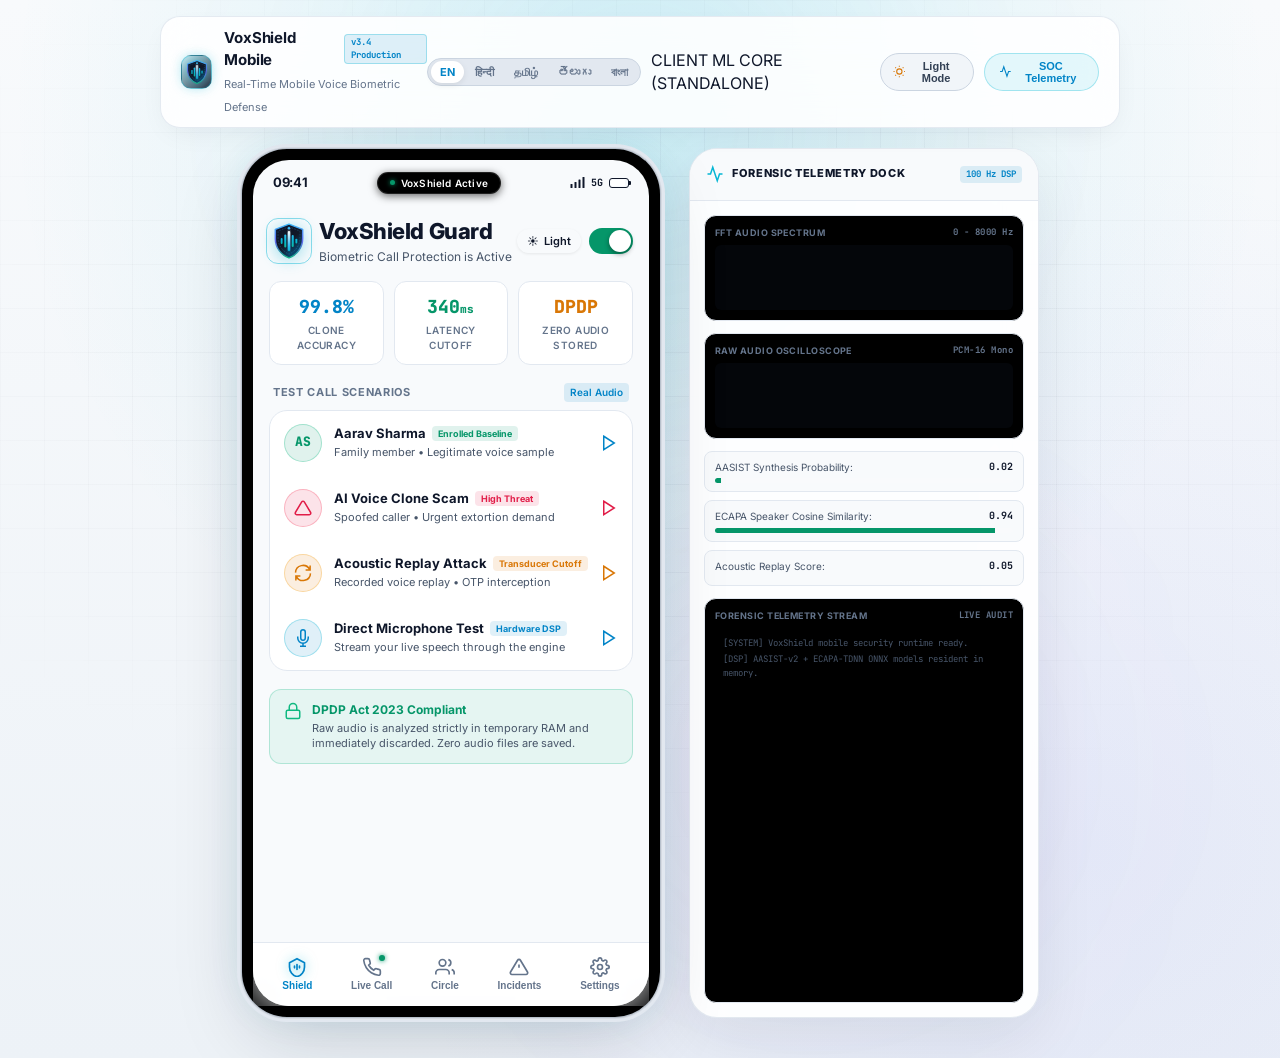
==== frontend/index.html @ 71c8c8e0 "Add attractive biometric shield favicon, animated mobile header logo badge, and cyber audio bottom n" ====
<!DOCTYPE html>
<html lang="en">
<head>
    <meta charset="UTF-8">
    <meta name="viewport" content="width=device-width, initial-scale=1.0, maximum-scale=1.0, user-scalable=no">
    <title>VoxShield — Real-Time Voice Biometric Firewall</title>
    <link rel="preconnect" href="https://fonts.googleapis.com">
    <link rel="preconnect" href="https://fonts.gstatic.com" crossorigin>
    <link href="https://fonts.googleapis.com/css2?family=Inter:wght@300;400;500;600;700;800&family=JetBrains+Mono:wght@400;500;600;700&display=swap" rel="stylesheet">
    <link rel="icon" type="image/svg+xml" href="favicon.svg">
    <link rel="apple-touch-icon" href="favicon.svg">
    <link rel="stylesheet" href="style.css">
</head>
<body class="mobile-app-theme">
    <div class="cyber-grid-overlay"></div>
    <div class="ambient-glow glow-top-cyan"></div>
    <div class="ambient-glow glow-bottom-indigo"></div>
    <div id="vox-app" class="app-viewport">
        <!-- Desktop Companion Bar (Discreet header on widescreen, hides on pure mobile) -->
        <header class="companion-topbar">
            <div class="topbar-brand">
                <div class="app-icon-shield">
                    <img src="favicon.svg" alt="VoxShield Icon" width="26" height="26" style="filter: drop-shadow(0 0 6px rgba(6, 182, 212, 0.5));">
                </div>
                <div class="app-brand-info">
                    <div class="app-title-row">
                        <span class="app-name" data-i18n="app_title">VoxShield Mobile</span>
                        <span class="app-badge">v3.4 Production</span>
                    </div>
                    <span class="app-tagline" data-i18n="app_tagline">Real-Time Mobile Voice Biometric Defense</span>
                </div>
            </div>

            <div class="topbar-controls">
                <!-- Multi-Language Selector Pills -->
                <div class="lang-selector-dock" title="Switch Interface Language">
                    <button class="lang-pill active-lang" data-lang-select="en">EN</button>
                    <button class="lang-pill" data-lang-select="hi">हिन्दी</button>
                    <button class="lang-pill" data-lang-select="ta">தமிழ்</button>
                    <button class="lang-pill" data-lang-select="te">తెలుగు</button>
                    <button class="lang-pill" data-lang-select="bn">বাংলা</button>
                </div>

                <div id="ws-status-badge" class="spec-pill status-connected">
                    <span class="spec-dot dot-green"></span>
                    <span data-i18n="device_protected">Device Protection Active</span>
                </div>

                <!-- Theme Switcher (Light / Dark) -->
                <button id="btn-theme-toggle" class="btn-theme-toggle" title="Toggle Light / Dark Environment">
                    <svg class="icon-sun" width="15" height="15" viewBox="0 0 24 24" fill="none" stroke="currentColor" stroke-width="2"><circle cx="12" cy="12" r="5"></circle><line x1="12" y1="1" x2="12" y2="3"></line><line x1="12" y1="21" x2="12" y2="23"></line><line x1="4.22" y1="4.22" x2="5.64" y2="5.64"></line><line x1="18.36" y1="18.36" x2="19.78" y2="19.78"></line><line x1="1" y1="12" x2="3" y2="12"></line><line x1="21" y1="12" x2="23" y2="12"></line><line x1="4.22" y1="19.78" x2="5.64" y2="18.36"></line><line x1="18.36" y1="5.64" x2="19.78" y2="4.22"></line></svg>
                    <svg class="icon-moon" width="15" height="15" viewBox="0 0 24 24" fill="none" stroke="currentColor" stroke-width="2" style="display:none;"><path d="M21 12.79A9 9 0 1 1 11.21 3 7 7 0 0 0 21 12.79z"></path></svg>
                    <span class="theme-label" id="theme-btn-text">Light Mode</span>
                </button>

                <button id="toggle-soc-view" class="btn-companion-toggle" title="Toggle Live Forensic Spectrum Telemetry">
                    <svg width="15" height="15" viewBox="0 0 24 24" fill="none" stroke="currentColor" stroke-width="2"><polyline points="22 12 18 12 15 21 9 3 6 12 2 12"></polyline></svg>
                    <span data-i18n="soc_telemetry">SOC Telemetry</span>
                </button>
            </div>
        </header>

        <!-- Main Workspace (Houses Mobile Device App + Optional Forensic Drawer) -->
        <main id="app-workspace" class="mobile-layout-container">
            <!-- Sleek Smartphone Application Shell -->
            <div class="mobile-chassis">
                <div class="mobile-screen-wrapper">
                    <!-- Native Smartphone Status Bar -->
                    <div class="native-status-bar">
                        <span id="device-clock" class="status-time">09:41</span>
                        <div class="dynamic-island-pill">
                            <span class="island-mic-dot"></span>
                            <span class="island-text" data-i18n="island_active">VoxShield Shield Active</span>
                        </div>
                        <div class="status-icons">
                            <svg width="15" height="11" viewBox="0 0 15 11" fill="currentColor">
                                <rect x="0.5" y="7" width="2" height="4" rx="0.5"/>
                                <rect x="4.5" y="5" width="2" height="6" rx="0.5"/>
                                <rect x="8.5" y="2.5" width="2" height="8.5" rx="0.5"/>
                                <rect x="12.5" y="0" width="2" height="11" rx="0.5"/>
                            </svg>
                            <span class="network-type">5G</span>
                            <div class="battery-icon">
                                <div class="battery-level"></div>
                            </div>
                        </div>
                    </div>

                    <!-- Scrollable Mobile Content Stage -->
                    <div class="mobile-content-area">
                        <!-- SCREEN 1: DASHBOARD (APP HOME) -->
                        <section id="screen-dashboard" class="mobile-screen active">
                            <!-- Mobile App Header Banner -->
                            <div class="mobile-app-header">
                                <div class="header-user-row">
                                    <div style="display: flex; align-items: center; gap: 10px;">
                                        <div class="mobile-brand-shield-wrap">
                                            <img src="favicon.svg" alt="VoxShield Shield Icon" width="38" height="38" class="mobile-brand-shield-img">
                                            <div class="shield-pulse-ring"></div>
                                        </div>
                                        <div>
                                            <h1 class="mobile-header-title" data-i18n="header_title">VoxShield Guard</h1>
                                            <p class="mobile-header-sub" data-i18n="header_sub">Biometric Call Protection is Active</p>
                                        </div>
                                    </div>
                                    <div style="display: flex; align-items: center; gap: 8px;">
                                        <button id="btn-theme-toggle-mobile" class="mobile-theme-pill-btn" title="Toggle Light/Dark Theme" style="background: var(--card-bg); border: 1px solid var(--border-color); color: var(--text-main); border-radius: 20px; padding: 5px 10px; font-size: 11px; display: flex; align-items: center; gap: 5px; cursor: pointer; box-shadow: 0 1px 3px rgba(0,0,0,0.08); font-family: inherit;">
                                            <span class="icon-sun">☀️</span>
                                            <span class="icon-moon" style="display: none;">🌙</span>
                                            <span id="mobile-theme-text" style="font-weight: 600;">Light</span>
                                        </button>
                                        <div class="protection-switch-ui">
                                            <div class="ios-switch active">
                                                <div class="switch-thumb"></div>
                                            </div>
                                        </div>
                                    </div>
                                </div>
                            </div>

                            <!-- Mobile Quick Stats Row -->
                            <div class="mobile-stats-row">
                                <div class="mobile-stat-tile">
                                    <span class="stat-number text-cyan">99.8%</span>
                                    <span class="stat-caption" data-i18n="stat_clone_acc">Clone Accuracy</span>
                                </div>
                                <div class="mobile-stat-tile">
                                    <span class="stat-number text-emerald">340<small>ms</small></span>
                                    <span class="stat-caption" data-i18n="stat_latency">Latency Cutoff</span>
                                </div>
                                <div class="mobile-stat-tile">
                                    <span class="stat-number text-amber">DPDP</span>
                                    <span class="stat-caption" data-i18n="stat_dpdp">Zero Audio Stored</span>
                                </div>
                            </div>

                            <!-- Call Simulation Launcher List -->
                            <div class="mobile-group-box">
                                <div class="group-box-header">
                                    <span class="group-title" data-i18n="test_scenarios_title">TEST CALL SCENARIOS</span>
                                    <span class="group-badge" data-i18n="real_audio_badge">Real Audio</span>
                                </div>

                                <div class="mobile-list-group">
                                    <!-- Scenario 1: Authentic -->
                                    <div id="call-authentic" class="mobile-list-item interactive-item">
                                        <div class="item-avatar avatar-emerald">AS</div>
                                        <div class="item-info">
                                            <div class="item-title-row">
                                                <span class="item-name" data-i18n="sc_authentic_name">Aarav Sharma</span>
                                                <span class="item-pill pill-verified" data-i18n="sc_authentic_tag">Enrolled Baseline</span>
                                            </div>
                                            <span class="item-sub" data-i18n="sc_authentic_sub">Family member • Legitimate voice sample</span>
                                        </div>
                                        <div class="item-action-icon text-cyan">
                                            <svg width="18" height="18" viewBox="0 0 24 24" fill="none" stroke="currentColor" stroke-width="2"><polygon points="5 3 19 12 5 21 5 3"></polygon></svg>
                                        </div>
                                    </div>

                                    <!-- Scenario 2: Deepfake Scam -->
                                    <div id="call-deepfake" class="mobile-list-item interactive-item">
                                        <div class="item-avatar avatar-rose">
                                            <svg width="18" height="18" viewBox="0 0 24 24" fill="none" stroke="currentColor" stroke-width="2"><path d="M10.29 3.86L1.82 18a2 2 0 0 0 1.71 3h16.94a2 2 0 0 0 1.71-3L13.71 3.86a2 2 0 0 0-3.42 0z"></path></svg>
                                        </div>
                                        <div class="item-info">
                                            <div class="item-title-row">
                                                <span class="item-name" data-i18n="sc_deepfake_name">AI Voice Clone Scam</span>
                                                <span class="item-pill pill-danger" data-i18n="sc_deepfake_tag">High Threat</span>
                                            </div>
                                            <span class="item-sub" data-i18n="sc_deepfake_sub">Spoofed caller • Urgent extortion demand</span>
                                        </div>
                                        <div class="item-action-icon text-rose">
                                            <svg width="18" height="18" viewBox="0 0 24 24" fill="none" stroke="currentColor" stroke-width="2"><polygon points="5 3 19 12 5 21 5 3"></polygon></svg>
                                        </div>
                                    </div>

                                    <!-- Scenario 3: Replay Attack -->
                                    <div id="call-replay" class="mobile-list-item interactive-item">
                                        <div class="item-avatar avatar-amber">
                                            <svg width="18" height="18" viewBox="0 0 24 24" fill="none" stroke="currentColor" stroke-width="2"><path d="M21.5 2v6h-6M2.5 22v-6h6M2 11.5a10 10 0 0 1 18.8-4.3M22 12.5a10 10 0 0 1-18.8 4.2"/></svg>
                                        </div>
                                        <div class="item-info">
                                            <div class="item-title-row">
                                                <span class="item-name" data-i18n="sc_replay_name">Acoustic Replay Attack</span>
                                                <span class="item-pill pill-warning" data-i18n="sc_replay_tag">Transducer Cutoff</span>
                                            </div>
                                            <span class="item-sub" data-i18n="sc_replay_sub">Recorded voice replay • OTP interception</span>
                                        </div>
                                        <div class="item-action-icon text-amber">
                                            <svg width="18" height="18" viewBox="0 0 24 24" fill="none" stroke="currentColor" stroke-width="2"><polygon points="5 3 19 12 5 21 5 3"></polygon></svg>
                                        </div>
                                    </div>

                                    <!-- Scenario 4: Live Mic -->
                                    <div id="call-mic" class="mobile-list-item interactive-item">
                                        <div class="item-avatar avatar-cyan">
                                            <svg width="18" height="18" viewBox="0 0 24 24" fill="none" stroke="currentColor" stroke-width="2"><path d="M12 1a3 3 0 0 0-3 3v8a3 3 0 0 0 6 0V4a3 3 0 0 0-3-3z"></path><path d="M19 10v2a7 7 0 0 1-14 0v-2"></path><line x1="12" y1="19" x2="12" y2="23"></line><line x1="8" y1="23" x2="16" y2="23"></line></svg>
                                        </div>
                                        <div class="item-info">
                                            <div class="item-title-row">
                                                <span class="item-name" data-i18n="sc_mic_name">Direct Microphone Test</span>
                                                <span class="item-pill pill-cyan" data-i18n="sc_mic_tag">Hardware DSP</span>
                                            </div>
                                            <span class="item-sub" data-i18n="sc_mic_sub">Stream your live speech through the engine</span>
                                        </div>
                                        <div class="item-action-icon text-cyan">
                                            <svg width="18" height="18" viewBox="0 0 24 24" fill="none" stroke="currentColor" stroke-width="2"><polygon points="5 3 19 12 5 21 5 3"></polygon></svg>
                                        </div>
                                    </div>
                                </div>
                            </div>

                            <!-- Mobile Compliance Card -->
                            <div class="mobile-privacy-card">
                                <div class="privacy-card-icon">
                                    <svg width="18" height="18" viewBox="0 0 24 24" fill="none" stroke="#10b981" stroke-width="2"><rect x="3" y="11" width="18" height="11" rx="2" ry="2"></rect><path d="M7 11V7a5 5 0 0 1 10 0v4"></path></svg>
                                </div>
                                <div class="privacy-card-text">
                                    <strong data-i18n="dpdp_title">DPDP Act 2023 Compliant</strong>
                                    <span data-i18n="dpdp_desc">Raw audio is analyzed strictly in temporary RAM and immediately discarded. Zero audio files are saved.</span>
                                </div>
                            </div>
                        </section>

                        <!-- SCREEN 2: LIVE IN-CALL INTERCEPTION -->
                        <section id="screen-live-call" class="mobile-screen">
                            <div class="mobile-in-call-screen">
                                <!-- Secure Connection Capsule -->
                                <div class="call-top-security-capsule">
                                    <div class="security-lock-icon">
                                        <svg width="12" height="12" viewBox="0 0 24 24" fill="none" stroke="currentColor" stroke-width="2.5"><rect x="3" y="11" width="18" height="11" rx="2" ry="2"></rect><path d="M7 11V7a5 5 0 0 1 10 0v4"></path></svg>
                                    </div>
                                    <span data-i18n="srtp_encrypted">SRTP ENCRYPTED CALL • VOXSHIELD ACTIVE</span>
                                </div>

                                <!-- Caller Identity Cluster -->
                                <div class="mobile-caller-card">
                                    <div class="avatar-ring-container">
                                        <div id="caller-avatar-circle" class="mobile-caller-avatar">AS</div>
                                        <div class="avatar-radar-pulse"></div>
                                    </div>
                                    <h2 id="caller-display-name" class="mobile-caller-name">Aarav Sharma</h2>
                                    <span id="caller-display-phone" class="mobile-caller-phone">+91 98765 43210</span>
                                    <span id="call-timer" class="mobile-call-duration">00:00</span>
                                </div>

                                <!-- Out-of-band Push Notification Banner (Hidden by default) -->
                                <div id="trusted-channel-push-banner" class="mobile-push-banner hidden">
                                    <div class="push-top-row">
                                        <div class="push-tag-cluster">
                                            <span class="push-pulsing-dot"></span>
                                            <strong>FIDO2 Cross-Verification Dispatched</strong>
                                        </div>
                                    </div>
                                    <div class="push-body-text">
                                        Secondary verification challenge sent to <span id="push-contact-name" class="text-amber">Contact</span>.
                                        <div id="push-alert-details" class="push-subtext">Awaiting cryptographic device confirmation...</div>
                                    </div>
                                    <div class="push-buttons-row">
                                        <button id="btn-push-approve" class="btn-push-action btn-push-pass">Simulate "Approved" (Real)</button>
                                        <button id="btn-push-reject" class="btn-push-action btn-push-fail">Simulate "Denied" (Scam)</button>
                                    </div>
                                </div>

                                <!-- Live Voice Oscilloscope Waveform Display -->
                                <div class="mobile-oscilloscope-card">
                                    <div class="canvas-header-row">
                                        <div class="volume-stream-wrap">
                                            <span class="mono-label">PCM STREAM</span>
                                            <div class="audio-vu-meter">
                                                <input type="range" id="voice-volume" class="mobile-vol-slider" min="0" max="1" step="0.05" value="0.85" title="Call Volume">
                                            </div>
                                        </div>
                                        <span class="canvas-spec">16.0 kHz &bull; PCM-16</span>
                                    </div>
                                    <div class="canvas-wrap">
                                        <canvas id="oscilloscope-canvas" width="380" height="75"></canvas>
                                    </div>
                                </div>

                                <!-- Five Live Defense Vectors Inset Deck -->
                                <div class="mobile-defense-grid">
                                    <div class="defense-card">
                                        <span class="defense-label" data-i18n="call_status">CALL STATUS</span>
                                        <div id="indicator-call-status" class="indicator-val status-gray">IDLE / READY</div>
                                    </div>
                                    <div class="defense-card">
                                        <span class="defense-label" data-i18n="synthesis">SYNTHESIS (AASIST)</span>
                                        <div id="indicator-authenticity" class="indicator-val status-gray">NOMINAL</div>
                                    </div>
                                    <div class="defense-card">
                                        <span class="defense-label" data-i18n="speaker">SPEAKER (ECAPA)</span>
                                        <div id="indicator-speaker" class="indicator-val status-gray">UNVERIFIED</div>
                                    </div>
                                    <div class="defense-card">
                                        <span class="defense-label" data-i18n="replay">REPLAY DETECT</span>
                                        <div id="indicator-replay" class="indicator-val status-gray">NOMINAL</div>
                                    </div>
                                    <div class="defense-card full-span">
                                        <span class="defense-label" data-i18n="semantic_vector">SEMANTIC COERCION VECTOR</span>
                                        <div id="indicator-context" class="indicator-val status-gray">NEUTRAL</div>
                                    </div>
                                </div>

                                <!-- Real-Time Verifiable Decision Banner -->
                                <div id="indicator-decision-banner" class="mobile-decision-banner banner-neutral">
                                    <div class="decision-icon-wrap">
                                        <svg width="20" height="20" viewBox="0 0 24 24" fill="none" stroke="currentColor" stroke-width="2"><path d="M12 22s8-4 8-10V5l-8-3-8 3v7c0 6 8 10 8 10z"></path></svg>
                                    </div>
                                    <div class="decision-text-cluster">
                                        <div id="indicator-decision-text" class="decision-title">System Standby</div>
                                        <div id="indicator-decision-reason" class="decision-desc">Awaiting incoming voice stream for live attestation.</div>
                                    </div>
                                </div>

                                <!-- Live Speech Transcript Bubble -->
                                <div class="mobile-transcript-card">
                                    <div class="transcript-head">
                                        <span class="transcript-title">LIVE SPEECH TRANSCRIPT</span>
                                        <span class="transcript-tag">RAM Only</span>
                                    </div>
                                    <div id="transcript-stream" class="transcript-scroll-area">
                                        <div class="transcript-empty" data-i18n="transcript_empty">Audio idle. Voice transcription streams here in real-time.</div>
                                    </div>
                                </div>

                                <!-- Native Mobile Circular Floating In-Call Controls -->
                                <div class="mobile-call-actions-dock">
                                    <button id="btn-mute-call" class="mobile-circle-btn btn-secondary" title="Mute Microphone">
                                        <svg width="20" height="20" viewBox="0 0 24 24" fill="none" stroke="currentColor" stroke-width="2"><line x1="1" y1="1" x2="23" y2="23"></line><path d="M9 9v3a3 3 0 0 0 5.12 2.12M15 9.34V4a3 3 0 0 0-5.94-.6"></path><path d="M17 16.95A7 7 0 0 1 5 12v-2m14 0v2a7 7 0 0 1-.11 1.23"></path><line x1="12" y1="19" x2="12" y2="23"></line><line x1="8" y1="23" x2="16" y2="23"></line></svg>
                                        <span class="action-caption" data-i18n="btn_mute">Mute</span>
                                    </button>

                                    <button id="btn-trigger-push" class="mobile-circle-btn btn-secondary" title="FIDO2 Cross-Verification Push">
                                        <svg width="20" height="20" viewBox="0 0 24 24" fill="none" stroke="currentColor" stroke-width="2"><rect x="5" y="2" width="14" height="20" rx="2" ry="2"></rect><line x1="12" y1="18" x2="12.01" y2="18"></line></svg>
                                        <span class="action-caption" data-i18n="btn_push">Push Verify</span>
                                    </button>

                                    

                                    <button id="btn-block-call" class="mobile-circle-btn btn-secondary text-rose" title="Block Caller & Report">
                                        <svg width="20" height="20" viewBox="0 0 24 24" fill="none" stroke="currentColor" stroke-width="2"><circle cx="12" cy="12" r="10"></circle><line x1="4.93" y1="4.93" x2="19.07" y2="19.07"></line></svg>
                                        <span class="action-caption" data-i18n="btn_block">Block</span>
                                    </button>

                                    <!-- Hangup Button (Standard Red Circle) -->
                                    <button id="btn-end-call" class="mobile-circle-btn btn-hangup" title="End Call">
                                        <svg width="24" height="24" viewBox="0 0 24 24" fill="none" stroke="currentColor" stroke-width="2.5"><path d="M10.68 13.31a16 16 0 0 0 3.41 2.6l1.27-1.27a2 2 0 0 1 2.11-.45 12.84 12.84 0 0 0 2.81.7 2 2 0 0 1 1.72 2v3a2 2 0 0 1-2.18 2 19.79 19.79 0 0 1-8.63-3.07 19.42 19.42 0 0 1-3.33-2.67m-2.67-3.34a19.79 19.79 0 0 1-3.07-8.63A2 2 0 0 1 4.11 2h3a2 2 0 0 1 2 1.72 12.84 12.84 0 0 0 .7 2.81 2 2 0 0 1-.45 2.11L8.09 9.91"></path><line x1="1" y1="1" x2="23" y2="23"></line></svg>
                                        <span class="action-caption" data-i18n="btn_end">End Call</span>
                                    </button>
                                </div>
                            </div>
                        </section>

                        <!-- SCREEN 3: TRUSTED CIRCLE -->
                        <section id="screen-trusted-circle" class="mobile-screen">
                            <div class="mobile-screen-header">
                                <div class="header-text-cluster">
                                    <h2 class="screen-title" data-i18n="trusted_title">Trusted Circle</h2>
                                    <p class="screen-sub">Enrolled Voiceprint Directory</p>
                                </div>
                                <button id="btn-enroll-contact" class="btn-mobile-primary">
                                    <svg width="15" height="15" viewBox="0 0 24 24" fill="none" stroke="currentColor" stroke-width="2.5"><line x1="12" y1="5" x2="12" y2="19"></line><line x1="5" y1="12" x2="19" y2="12"></line></svg>
                                    <span>Enroll</span>
                                </button>
                            </div>

                            <p class="screen-intro-text">
                                Voice biometric vectors (192-dim ECAPA-TDNN) are cryptographically stored on-device. Raw audio is never saved.
                            </p>

                            <div id="trusted-circle-list" class="mobile-contacts-list">
                                <!-- Populated dynamically by app.js -->
                            </div>
                        </section>

                        <!-- SCREEN 4: INCIDENTS -->
                        <section id="screen-incidents" class="mobile-screen">
                            <div class="mobile-screen-header">
                                <div class="header-text-cluster">
                                    <h2 class="screen-title" data-i18n="incidents_title">Incident Ledger</h2>
                                    <p class="screen-sub">Cryptographic Call Security Logs</p>
                                </div>
                                <span class="tag-dpdp">DPDP 2023</span>
                            </div>

                            <p class="screen-intro-text">
                                Immutable audit trail for detected voice spoofing and deepfake extortion attempts. Logs auto-purge per data retention rules.
                            </p>

                            <div id="incidents-list" class="mobile-incidents-list">
                                <!-- Populated dynamically by app.js -->
                            </div>
                        </section>

                        <!-- SCREEN 5: SETTINGS -->
                        <section id="screen-settings" class="mobile-screen">
                            <div class="mobile-screen-header">
                                <div class="header-text-cluster">
                                    <h2 class="screen-title" data-i18n="settings_title">Settings</h2>
                                    <p class="screen-sub" data-i18n="settings_sub">Security Policies & Models</p>
                                </div>
                            </div>

                            <!-- Group 1: Appearance & Theme Switcher -->
                            <div class="mobile-settings-group">
                                <span class="settings-group-label" data-i18n="sec_appearance">APPEARANCE & THEME</span>
                                <div class="settings-item-row interactive-setting" id="btn-theme-toggle-settings" role="button" tabindex="0" title="Click to toggle Light/Dark Mode">
                                    <div class="setting-text">
                                        <span class="setting-title" id="settings-theme-title" data-i18n="theme_light_title">Light Theme (Active)</span>
                                        <span class="setting-desc" data-i18n="theme_desc">Switch between executive Light Mode and Dark Cyberpunk theme.</span>
                                    </div>
                                    <div class="theme-switch-pill" id="settings-theme-pill">
                                        <span class="switch-knob"></span>
                                        <span class="switch-label" id="settings-switch-label">Light</span>
                                    </div>
                                </div>
                            </div>

                            <!-- Group 2: Voice & Interface Language -->
                            <div class="mobile-settings-group">
                                <span class="settings-group-label" data-i18n="sec_language">VOICE & INTERFACE LANGUAGE</span>
                                <div class="settings-item-row flex-column-item">
                                    <div class="setting-text mb-2">
                                        <span class="setting-desc" data-i18n="lang_desc">Voice recognition and synthesizers dynamically adapt to your selected language.</span>
                                    </div>
                                    <div class="settings-lang-grid">
                                        <button class="settings-lang-btn active-lang" data-lang-select="en">English (EN)</button>
                                        <button class="settings-lang-btn" data-lang-select="hi">हिन्दी (HI)</button>
                                        <button class="settings-lang-btn" data-lang-select="ta">தமிழ் (TA)</button>
                                        <button class="settings-lang-btn" data-lang-select="te">తెలుగు (TE)</button>
                                        <button class="settings-lang-btn" data-lang-select="bn">বাংলা (BN)</button>
                                    </div>
                                </div>
                            </div>

                            <div class="mobile-settings-group">
                                <span class="settings-group-label" data-i18n="sec_defense">DEFENSE ENGINE</span>
                                <div class="settings-item-row">
                                    <div class="setting-text">
                                        <span class="setting-title" data-i18n="aasist_title">AASIST-v2 Synthesis Threshold</span>
                                        <span class="setting-desc" data-i18n="aasist_desc">Alert cutoff for phase vocoder anomalies</span>
                                    </div>
                                    <span class="setting-val-tag">0.75 (Strict)</span>
                                </div>
                                <div class="settings-item-row">
                                    <div class="setting-text">
                                        <span class="setting-title" data-i18n="ecapa_title">ECAPA Speaker Verification</span>
                                        <span class="setting-desc" data-i18n="ecapa_desc">Cosine distance required for pass</span>
                                    </div>
                                    <span class="setting-val-tag">0.70 Match</span>
                                </div>
                                <div class="settings-item-row">
                                    <div class="setting-text">
                                        <span class="setting-title" data-i18n="filter_title">Acoustic Replay Filter</span>
                                        <span class="setting-desc" data-i18n="filter_desc">Detect loudspeaker frequency cutoffs</span>
                                    </div>
                                    <span class="setting-val-tag">8 kHz Active</span>
                                </div>
                            </div>

                            <div class="mobile-settings-group">
                                <span class="settings-group-label" data-i18n="sec_privacy">PRIVACY & COMPLIANCE</span>
                                <div class="settings-item-row">
                                    <div class="setting-text">
                                        <span class="setting-title" data-i18n="retention_title">Zero Audio Retention</span>
                                        <span class="setting-desc" data-i18n="retention_desc">DPDP Act 2023 ephemeral RAM buffer</span>
                                    </div>
                                    <span class="status-badge-green">ENFORCED</span>
                                </div>
                                <div class="settings-item-row">
                                    <div class="setting-text">
                                        <span class="setting-title" data-i18n="purge_title">Log Auto-Purge TTL</span>
                                        <span class="setting-desc" data-i18n="purge_desc">Cryptographic incident metadata expiry</span>
                                    </div>
                                    <span class="setting-val-tag">365 Days</span>
                                </div>
                            </div>
                                                    <!-- Group 4: Local Database & Storage -->
                            <div class="mobile-settings-group">
                                <span class="settings-group-label">LOCAL DATABASE & STORAGE</span>
                                <div class="settings-item-row">
                                    <div class="setting-text">
                                        <span class="setting-title">Persistent Engine</span>
                                        <span class="setting-desc">Browser LocalStorage + AES-256 Vector Vault</span>
                                    </div>
                                    <span class="status-badge-green" id="db-status-badge">CONNECTED</span>
                                </div>
                                <div class="settings-item-row">
                                    <div class="setting-text">
                                        <span class="setting-title">Enrolled Contacts Stored</span>
                                        <span class="setting-desc">Encrypted voiceprint profiles</span>
                                    </div>
                                    <span class="setting-val-tag" id="db-contacts-count">3 Contacts</span>
                                </div>
                                <div class="settings-item-row">
                                    <div class="setting-text">
                                        <span class="setting-title">Forensic Incidents Logged</span>
                                        <span class="setting-desc">Total threats recorded locally</span>
                                    </div>
                                    <span class="setting-val-tag" id="db-incidents-count">2 Incidents</span>
                                </div>
                                <div class="settings-item-row flex-column-item" style="gap: 8px;">
                                    <div style="display: flex; gap: 8px; width: 100%;">
                                        <button id="btn-clear-incidents" class="btn-secondary" style="flex: 1; padding: 7px 10px; font-size: 11px; cursor: pointer; border-radius: 6px;">Clear Incidents</button>
                                        <button id="btn-reset-db" class="btn-secondary" style="flex: 1; padding: 7px 10px; font-size: 11px; cursor: pointer; border-radius: 6px;">Reset Demo Data</button>
                                    </div>
                                </div>
                            </div>
                        </section>
                    </div>

                    <!-- Native Mobile Bottom Tab Navigation -->
                    <nav class="mobile-bottom-nav">
                        <button class="nav-tab-btn active" data-screen="dashboard">
                            <div class="tab-icon-wrap">
                                <svg width="20" height="20" viewBox="0 0 24 24" fill="none" stroke="currentColor" stroke-width="2" stroke-linecap="round" stroke-linejoin="round">
                                    <path d="M12 2L3 7V12C3 17.5 6.8 22.5 12 23.5C17.2 22.5 21 17.5 21 12V7L12 2Z"></path>
                                    <path d="M9 11V13M12 9V15M15 11V13"></path>
                                </svg>
                            </div>
                            <span class="tab-caption" data-i18n="tab_shield">Shield</span>
                        </button>

                        <button class="nav-tab-btn" data-screen="live-call">
                            <div class="tab-icon-wrap">
                                <svg width="20" height="20" viewBox="0 0 24 24" fill="none" stroke="currentColor" stroke-width="2">
                                    <path d="M22 16.92v3a2 2 0 0 1-2.18 2 19.79 19.79 0 0 1-8.63-3.07 19.5 19.5 0 0 1-6-6 19.79 19.79 0 0 1-3.07-8.67A2 2 0 0 1 4.11 2h3a2 2 0 0 1 2 1.72 12.84 12.84 0 0 0 .7 2.81 2 2 0 0 1-.45 2.11L8.09 9.91a16 16 0 0 0 6 6l1.27-1.27a2 2 0 0 1 2.11-.45 12.84 12.84 0 0 0 2.81.7A2 2 0 0 1 22 16.92z"></path>
                                </svg>
                                <span class="tab-ping-dot"></span>
                            </div>
                            <span class="tab-caption" data-i18n="tab_live_call">Live Call</span>
                        </button>

                        <button class="nav-tab-btn" data-screen="trusted-circle">
                            <div class="tab-icon-wrap">
                                <svg width="20" height="20" viewBox="0 0 24 24" fill="none" stroke="currentColor" stroke-width="2">
                                    <path d="M17 21v-2a4 4 0 0 0-4-4H5a4 4 0 0 0-4 4v2"></path>
                                    <circle cx="9" cy="7" r="4"></circle>
                                    <path d="M23 21v-2a4 4 0 0 0-3-3.87"></path>
                                    <path d="M16 3.13a4 4 0 0 1 0 7.75"></path>
                                </svg>
                            </div>
                            <span class="tab-caption" data-i18n="tab_circle">Circle</span>
                        </button>

                        <button class="nav-tab-btn" data-screen="incidents">
                            <div class="tab-icon-wrap">
                                <svg width="20" height="20" viewBox="0 0 24 24" fill="none" stroke="currentColor" stroke-width="2">
                                    <path d="M10.29 3.86L1.82 18a2 2 0 0 0 1.71 3h16.94a2 2 0 0 0 1.71-3L13.71 3.86a2 2 0 0 0-3.42 0z"></path>
                                    <line x1="12" y1="9" x2="12" y2="13"></line>
                                    <line x1="12" y1="17" x2="12.01" y2="17"></line>
                                </svg>
                            </div>
                            <span class="tab-caption" data-i18n="tab_incidents">Incidents</span>
                        </button>

                        <button class="nav-tab-btn" data-screen="settings">
                            <div class="tab-icon-wrap">
                                <svg width="20" height="20" viewBox="0 0 24 24" fill="none" stroke="currentColor" stroke-width="2">
                                    <circle cx="12" cy="12" r="3"></circle>
                                    <path d="M19.4 15a1.65 1.65 0 0 0 .33 1.82l.06.06a2 2 0 0 1 0 2.83 2 2 0 0 1-2.83 0l-.06-.06a1.65 1.65 0 0 0-1.82-.33 1.65 1.65 0 0 0-1 1.51V21a2 2 0 0 1-2 2 2 2 0 0 1-2-2v-.09A1.65 1.65 0 0 0 9 19.4a1.65 1.65 0 0 0-1.82.33l-.06.06a2 2 0 0 1-2.83 0 2 2 0 0 1 0-2.83l.06-.06a1.65 1.65 0 0 0 .33-1.82 1.65 1.65 0 0 0-1.51-1H3a2 2 0 0 1-2-2 2 2 0 0 1 2-2h.09A1.65 1.65 0 0 0 4.6 9a1.65 1.65 0 0 0-.33-1.82l-.06-.06a2 2 0 0 1 0-2.83 2 2 0 0 1 2.83 0l.06.06a1.65 1.65 0 0 0 1.82.33H9a1.65 1.65 0 0 0 1-1.51V3a2 2 0 0 1 2-2 2 2 0 0 1 2 2v.09a1.65 1.65 0 0 0 1 1.51 1.65 1.65 0 0 0 1.82-.33l.06-.06a2 2 0 0 1 2.83 0 2 2 0 0 1 0 2.83l-.06.06a1.65 1.65 0 0 0-.33 1.82V9a1.65 1.65 0 0 0 1.51 1H21a2 2 0 0 1 2 2 2 2 0 0 1-2 2h-.09a1.65 1.65 0 0 0-1.51 1z"></path>
                                </svg>
                            </div>
                            <span class="tab-caption" data-i18n="tab_settings">Settings</span>
                        </button>
                    </nav>

                    <!-- Native iOS Home Indicator Bar -->
                    <div class="ios-home-indicator"></div>
                </div>
            </div>

            <!-- Companion SOC Telemetry Drawer (Widescreen Inspection Panel) -->
            <aside class="soc-inspector-drawer">
                <div class="soc-drawer-header">
                    <div class="soc-brand-row">
                        <svg width="18" height="18" viewBox="0 0 24 24" fill="none" stroke="#06b6d4" stroke-width="2"><polyline points="22 12 18 12 15 21 9 3 6 12 2 12"></polyline></svg>
                        <span class="soc-title">FORENSIC TELEMETRY DOCK</span>
                    </div>
                    <span class="soc-chip">100 Hz DSP</span>
                </div>

                <div class="soc-drawer-body">
                    <!-- FFT Spectrum -->
                    <div class="soc-card">
                        <div class="soc-card-head">
                            <span>FFT AUDIO SPECTRUM</span>
                            <span class="mono-sub">0 - 8000 Hz</span>
                        </div>
                        <div class="soc-canvas-box">
                            <canvas id="soc-spectrum-canvas" width="310" height="75"></canvas>
                        </div>
                    </div>

                    <!-- Raw Oscilloscope -->
                    <div class="soc-card">
                        <div class="soc-card-head">
                            <span>RAW AUDIO OSCILLOSCOPE</span>
                            <span class="mono-sub">PCM-16 Mono</span>
                        </div>
                        <div class="soc-canvas-box">
                            <canvas id="soc-oscilloscope-canvas" width="310" height="75"></canvas>
                        </div>
                    </div>

                    <!-- Real-time metrics -->
                    <div class="soc-metrics-box">
                        <div class="soc-metric-tile">
                            <div class="metric-head">
                                <span>AASIST Synthesis Probability:</span>
                                <span id="soc-aasist-score" class="mono-score">0.02</span>
                            </div>
                            <div class="meter-track">
                                <div id="soc-aasist-bar" class="meter-fill fill-safe" style="width: 2%;"></div>
                            </div>
                        </div>

                        <div class="soc-metric-tile">
                            <div class="metric-head">
                                <span>ECAPA Speaker Cosine Similarity:</span>
                                <span id="soc-speaker-score" class="mono-score">0.94</span>
                            </div>
                            <div class="meter-track">
                                <div id="soc-speaker-bar" class="meter-fill fill-safe" style="width: 94%;"></div>
                            </div>
                        </div>

                        <div class="soc-metric-tile">
                            <div class="metric-head">
                                <span>Acoustic Replay Score:</span>
                                <span id="soc-replay-score" class="mono-score">0.05</span>
                            </div>
                        </div>
                    </div>

                    <!-- Forensic Event Stream -->
                    <div class="soc-card flex-fill">
                        <div class="soc-card-head">
                            <span>FORENSIC TELEMETRY STREAM</span>
                            <span class="mono-sub">LIVE AUDIT</span>
                        </div>
                        <div id="soc-transcript-stream" class="soc-log-window">
                            <div class="log-line">[SYSTEM] VoxShield mobile security runtime ready.</div>
                            <div class="log-line">[DSP] AASIST-v2 + ECAPA-TDNN ONNX models resident in memory.</div>
                        </div>
                    </div>
                </div>
            </aside>
        </main>

        <!-- Dynamic Challenge Modal (Native Mobile Bottom Sheet) -->
        <div id="challenge-modal" class="modal-overlay hidden">
            <div class="modal-sheet challenge-sheet">
                <div class="sheet-grab-handle"></div>
                <div class="sheet-header">
                    <div class="sheet-title-cluster">
                        <div class="sheet-icon-amber">
                            <svg width="20" height="20" viewBox="0 0 24 24" fill="none" stroke="currentColor" stroke-width="2"><circle cx="12" cy="12" r="10"></circle><path d="M9.09 9a3 3 0 0 1 5.83 1c0 2-3 3-3 3"></path><line x1="12" y1="17" x2="12.01" y2="17"></line></svg>
                        </div>
                        <h3>Dynamic Liveness Challenge</h3>
                    </div>
                </div>
                <div class="sheet-body">
                    <p class="sheet-desc">
                        Instruct caller to repeat this randomly generated phrase. Pre-recorded clones and fixed voice models cannot generate novel phrases instantaneously.
                    </p>
                    <div class="phrase-capsule">
                        <span class="capsule-sub">CHALLENGE PHRASE:</span>
                        <div id="challenge-phrase-display" class="phrase-text">"Generating runtime phrase..."</div>
                    </div>
                    <div id="challenge-status-text" class="challenge-status-sub">
                        Status: Awaiting phrase response.
                    </div>
                </div>
                <div class="sheet-actions">
                    <button id="btn-challenge-listen" class="btn-sheet btn-sheet-listen">
                        <svg width="16" height="16" viewBox="0 0 24 24" fill="none" stroke="currentColor" stroke-width="2"><path d="M12 1a3 3 0 0 0-3 3v8a3 3 0 0 0 6 0V4a3 3 0 0 0-3-3z"></path><path d="M19 10v2a7 7 0 0 1-14 0v-2"></path></svg>
                        <span>Listen to Mic</span>
                    </button>
                    <button id="btn-challenge-pass" class="btn-sheet btn-sheet-pass">Verified</button>
                    <button id="btn-challenge-fail" class="btn-sheet btn-sheet-fail">Deepfake</button>
                </div>
            </div>
        </div>

        <!-- Biometric Voiceprint Enrollment Modal (Native Mobile Bottom Sheet) -->
        <div id="enroll-modal" class="modal-overlay hidden">
            <div class="modal-sheet enroll-sheet">
                <div class="sheet-grab-handle"></div>
                <div class="sheet-header">
                    <div class="sheet-title-cluster">
                        <div class="sheet-icon-cyan">
                            <svg width="20" height="20" viewBox="0 0 24 24" fill="none" stroke="currentColor" stroke-width="2"><path d="M16 21v-2a4 4 0 0 0-4-4H5a4 4 0 0 0-4 4v2"></path><circle cx="9" cy="7" r="4"></circle><line x1="19" y1="8" x2="19" y2="14"></line><line x1="16" y1="11" x2="22" y2="11"></line></svg>
                        </div>
                        <h3>Enroll Voiceprint</h3>
                    </div>
                </div>
                <div class="sheet-body">
                    <p class="sheet-desc">
                        Register trusted contacts for automatic passive verification. A 192-dimensional vector embedding is computed and encrypted.
                    </p>
                    <div class="form-group">
                        <label for="enroll-name">Full Name</label>
                        <input type="text" id="enroll-name" class="mobile-input" placeholder="e.g. Priya Sharma">
                    </div>
                    <div class="form-group">
                        <label for="enroll-phone">Phone Number</label>
                        <input type="text" id="enroll-phone" class="mobile-input" placeholder="e.g. +91 98765 43210">
                    </div>
                    <div class="form-group">
                        <label for="enroll-relation">Relationship / Role</label>
                        <input type="text" id="enroll-relation" class="mobile-input" placeholder="e.g. Spouse / Family">
                    </div>
                </div>
                <div class="sheet-actions">
                    <button id="btn-close-enroll-modal" class="btn-sheet btn-sheet-cancel">Cancel</button>
                    <button id="btn-save-enrollment" class="btn-sheet btn-sheet-confirm">Save Voiceprint</button>
                </div>
            </div>
        </div>
    </div>

    <!-- Core Engine & Application Scripts -->
    <script src="i18n.js"></script>
    <script src="scenarios.js"></script>
    <script src="audio-engine.js"></script>
    <script src="detection-engine.js"></script>
    <script src="app.js"></script>
</body>
</html>
---- frontend/style.css ----
/* VoxShield Mobile Application - High-End Native Smartphone UI */
:root {
    /* Executive Light Theme Core Tokens (Default) */
    --app-bg: #f1f5f9;
    --app-bg-gradient: radial-gradient(circle at 50% 0%, #ffffff 0%, #f1f5f9 60%, #e2e8f0 100%);
    --ios-bg: #f8fafc;
    --ios-surface: #ffffff;
    --ios-card: #ffffff;
    --ios-card-highlight: #f1f5f9;
    --ios-border: #e2e8f0;
    --ios-border-focus: #0284c7;
    
    --text-main: #0f172a;
    --text-sub: #475569;
    --text-dim: #64748b;
    
    --cyan: #0284c7;
    --cyan-dim: rgba(2, 132, 199, 0.12);
    --emerald: #059669;
    --emerald-dim: rgba(5, 150, 105, 0.12);
    --rose: #e11d48;
    --rose-dim: rgba(225, 29, 72, 0.12);
    --amber: #d97706;
    --amber-dim: rgba(217, 119, 6, 0.12);
    
    --phone-bezel-border: #cbd5e1;
    --phone-bezel-bg: linear-gradient(145deg, #f8fafc 0%, #e2e8f0 40%, #cbd5e1 100%);
    --phone-shadow: 0 25px 65px -12px rgba(15, 23, 42, 0.18), 0 0 0 1px rgba(0, 0, 0, 0.06);
    --card-shadow: 0 2px 8px -2px rgba(15, 23, 42, 0.05), 0 1px 3px 0 rgba(15, 23, 42, 0.04);
    
    --bottom-nav-bg: rgba(255, 255, 255, 0.96);
    --topbar-bg: rgba(255, 255, 255, 0.92);
    --topbar-border: rgba(15, 23, 42, 0.08);

    --font-sans: 'Inter', -apple-system, BlinkMacSystemFont, 'SF Pro Display', 'Segoe UI', Roboto, sans-serif;
    --font-mono: 'JetBrains Mono', ui-monospace, SFMono-Regular, monospace;
    
    --device-radius: 46px;
    --card-radius: 18px;
    --inner-radius: 12px;
}

*, *::before, *::after {
    box-sizing: border-box;
    margin: 0;
    padding: 0;
    -webkit-tap-highlight-color: transparent;
}

body.mobile-app-theme {
    background-color: var(--app-bg);
    background-image: var(--app-bg-gradient);
    color: var(--text-main);
    font-family: var(--font-sans);
    min-height: 100vh;
    display: flex;
    flex-direction: column;
    align-items: center;
    justify-content: flex-start;
    overflow-x: hidden;
    line-height: 1.45;
    -webkit-font-smoothing: antialiased;
    transition: background-color 0.25s ease, color 0.25s ease;
}

/* App Viewport */
.app-viewport {
    width: 100%;
    min-height: 100vh;
    display: flex;
    flex-direction: column;
    align-items: center;
    justify-content: flex-start;
}

/* Discreet Companion Topbar for Desktop Screens */
.companion-topbar {
    width: calc(100% - 48px);
    max-width: 960px;
    margin: 16px auto 10px;
    padding: 10px 20px;
    display: flex;
    align-items: center;
    justify-content: space-between;
    background: var(--topbar-bg);
    backdrop-filter: blur(24px);
    -webkit-backdrop-filter: blur(24px);
    border: 1px solid var(--topbar-border);
    border-radius: 20px;
    box-shadow: 0 4px 20px rgba(0, 0, 0, 0.05);
    z-index: 50;
    transition: all 0.25s ease;
}

.topbar-brand {
    display: flex;
    align-items: center;
    gap: 12px;
}

.app-icon-shield {
    width: 34px;
    height: 34px;
    border-radius: 10px;
    background: linear-gradient(135deg, rgba(6, 182, 212, 0.2), rgba(15, 23, 42, 0.9));
    border: 1px solid rgba(6, 182, 212, 0.35);
    display: flex;
    align-items: center;
    justify-content: center;
    box-shadow: 0 0 12px rgba(6, 182, 212, 0.2);
}

.app-title-row {
    display: flex;
    align-items: center;
    gap: 8px;
}

.app-name {
    font-size: 15px;
    font-weight: 700;
    color: var(--text-main);
    letter-spacing: -0.01em;
}

.app-badge {
    font-size: 9px;
    font-family: var(--font-mono);
    font-weight: 700;
    color: var(--cyan);
    background: var(--cyan-dim);
    border: 1px solid rgba(6, 182, 212, 0.3);
    padding: 1px 6px;
    border-radius: 4px;
}

.app-tagline {
    font-size: 11px;
    color: var(--text-sub);
}

.topbar-controls {
    display: flex;
    align-items: center;
    gap: 10px;
}

.spec-pill {
    display: flex;
    align-items: center;
    gap: 6px;
    background: rgba(18, 22, 32, 0.8);
    border: 1px solid var(--ios-border);
    padding: 5px 12px;
    border-radius: 20px;
    font-size: 11px;
    font-weight: 500;
    color: var(--text-sub);
}

.spec-dot {
    width: 6px;
    height: 6px;
    border-radius: 50%;
}
.pulse-cyan { background: var(--cyan); box-shadow: 0 0 6px var(--cyan); }
.dot-green { background: var(--emerald); box-shadow: 0 0 6px var(--emerald); }

.btn-companion-toggle {
    display: inline-flex;
    align-items: center;
    gap: 6px;
    background: rgba(6, 182, 212, 0.1);
    border: 1px solid rgba(6, 182, 212, 0.3);
    color: var(--cyan);
    padding: 6px 14px;
    border-radius: 20px;
    font-size: 11px;
    font-weight: 600;
    cursor: pointer;
    transition: all 0.2s ease;
}

.btn-companion-toggle:hover {
    background: rgba(6, 182, 212, 0.2);
    border-color: var(--cyan);
}

/* Mobile Layout Container (Mobile Chassis + Optional Desktop Telemetry) */
.mobile-layout-container {
    display: flex;
    align-items: flex-start;
    justify-content: center;
    gap: 28px;
    padding: 10px 20px 40px;
    width: 100%;
}

/* In Focus / Mobile Only Mode: Hide SOC drawer */
.mobile-layout-container.mobile-only-mode .soc-inspector-drawer {
    display: none;
}

/* =======================================================
   NATIVE MOBILE CHASSIS (FLAGSHIP SMARTPHONE DEVICE)
   ======================================================= */
.mobile-chassis {
    width: 420px;
    height: 870px;
    background: #000000;
    border-radius: var(--device-radius);
    padding: 11px;
    box-shadow: 
        0 0 0 1px rgba(255, 255, 255, 0.15),
        0 0 0 3px #181c26,
        0 30px 100px -20px rgba(0, 0, 0, 0.95),
        0 0 60px -10px rgba(6, 182, 212, 0.25);
    position: relative;
    overflow: hidden;
    flex-shrink: 0;
    z-index: 2;
}

.mobile-screen-wrapper {
    width: 100%;
    height: 100%;
    background: var(--ios-bg);
    border-radius: calc(var(--device-radius) - 10px);
    display: flex;
    flex-direction: column;
    overflow: hidden;
    position: relative;
}

/* Native Smartphone Status Bar */
.native-status-bar {
    height: 46px;
    padding: 0 20px;
    display: flex;
    align-items: center;
    justify-content: space-between;
    background: transparent;
    z-index: 20;
    flex-shrink: 0;
}

.status-time {
    font-size: 13px;
    font-weight: 700;
    color: var(--text-main);
    font-family: var(--font-sans);
    letter-spacing: -0.02em;
}

/* Dynamic Island Pill */
.dynamic-island-pill {
    background: #000000;
    border: 1px solid rgba(255, 255, 255, 0.12);
    border-radius: 18px;
    padding: 3px 12px;
    display: flex;
    align-items: center;
    gap: 6px;
    box-shadow: 0 2px 8px rgba(0, 0, 0, 0.6);
}

.island-mic-dot {
    width: 5px;
    height: 5px;
    border-radius: 50%;
    background: var(--emerald);
    box-shadow: 0 0 5px var(--emerald);
}

.island-text {
    font-size: 10px;
    font-weight: 600;
    color: #ffffff !important;
    letter-spacing: 0.02em;
}

.status-icons {
    display: flex;
    align-items: center;
    gap: 6px;
    color: var(--text-main);
}

.network-type {
    font-size: 10px;
    font-weight: 700;
    font-family: var(--font-mono);
}

.battery-icon {
    width: 20px;
    height: 10px;
    border: 1px solid var(--text-main);
    border-radius: 3px;
    padding: 1px;
    position: relative;
    display: flex;
    align-items: center;
    transition: border-color 0.2s ease;
}

.battery-icon::after {
    content: '';
    position: absolute;
    right: -3px;
    top: 2px;
    width: 2px;
    height: 4px;
    background: var(--text-main);
    border-radius: 0 1px 1px 0;
    transition: background 0.2s ease;
}

.battery-fill {
    width: 75%;
    height: 100%;
    background: var(--text-main);
    border-radius: 1px;
    transition: background 0.2s ease;
}

.battery-level {
    width: 85%;
    height: 100%;
    background: #ffffff;
    border-radius: 1px;
}

/* Scrollable Mobile Content Area */
.mobile-content-area {
    flex: 1;
    overflow-y: auto;
    overflow-x: hidden;
    padding: 10px 16px 14px;
    position: relative;
}

/* Screen Switcher Visibility */
.mobile-screen {
    display: none;
    animation: screenSlideIn 0.22s cubic-bezier(0.16, 1, 0.3, 1) forwards;
}

.mobile-screen.active {
    display: block;
}

@keyframes screenSlideIn {
    from { opacity: 0; transform: translateY(6px); }
    to { opacity: 1; transform: translateY(0); }
}

/* =======================================================
   SCREEN 1: DASHBOARD / SHIELD HOME
   ======================================================= */
.mobile-app-header {
    margin-bottom: 16px;
}

.header-user-row {
    display: flex;
    justify-content: space-between;
    align-items: center;
}

.mobile-header-title {
    font-size: 22px;
    font-weight: 800;
    color: var(--text-main);
    letter-spacing: -0.02em;
}

.mobile-header-sub {
    font-size: 12px;
    color: var(--text-sub);
}

/* Native iOS-style Switch */
.ios-switch {
    width: 44px;
    height: 26px;
    background: rgba(255, 255, 255, 0.12);
    border-radius: 14px;
    padding: 2px;
    cursor: pointer;
    transition: background 0.2s ease;
}

.ios-switch.active {
    background: var(--emerald);
}

.switch-thumb {
    width: 22px;
    height: 22px;
    background: #ffffff;
    border-radius: 50%;
    box-shadow: 0 2px 5px rgba(0, 0, 0, 0.4);
    transform: translateX(0);
    transition: transform 0.2s cubic-bezier(0.16, 1, 0.3, 1);
}

.ios-switch.active .switch-thumb {
    transform: translateX(18px);
}

/* Quick Stats Row */
.mobile-stats-row {
    display: grid;
    grid-template-columns: repeat(3, 1fr);
    gap: 10px;
    margin-bottom: 18px;
}

.mobile-stat-tile {
    background: var(--ios-card);
    border: 1px solid var(--ios-border);
    border-radius: var(--inner-radius);
    padding: 12px 10px;
    text-align: center;
    display: flex;
    flex-direction: column;
    gap: 3px;
}

.stat-number {
    font-size: 18px;
    font-weight: 800;
    font-family: var(--font-mono);
}

.stat-number small {
    font-size: 11px;
}

.stat-caption {
    font-size: 10px;
    font-weight: 600;
    color: var(--text-dim);
    text-transform: uppercase;
    letter-spacing: 0.04em;
}

.text-cyan { color: var(--cyan); }
.text-emerald { color: var(--emerald); }
.text-amber { color: var(--amber); }
.text-rose { color: var(--rose); }

/* Group Box */
.mobile-group-box {
    margin-bottom: 18px;
}

.group-box-header {
    display: flex;
    justify-content: space-between;
    align-items: center;
    margin-bottom: 8px;
    padding: 0 4px;
}

.group-title {
    font-size: 11px;
    font-weight: 700;
    color: var(--text-dim);
    letter-spacing: 0.06em;
}

.group-badge {
    font-size: 10px;
    font-weight: 600;
    color: var(--cyan);
    background: var(--cyan-dim);
    padding: 2px 6px;
    border-radius: 4px;
}

.mobile-list-group {
    background: var(--ios-card);
    border: 1px solid var(--ios-border);
    border-radius: var(--card-radius);
    overflow: hidden;
}

.mobile-list-item {
    display: flex;
    align-items: center;
    padding: 13px 14px;
    border-bottom: 1px solid rgba(255, 255, 255, 0.05);
    transition: background 0.15s ease;
    cursor: pointer;
}

.mobile-list-item:last-child {
    border-bottom: none;
}

.mobile-list-item:hover, .mobile-list-item:active {
    background: var(--ios-card-highlight);
}

.item-avatar {
    width: 38px;
    height: 38px;
    border-radius: 50%;
    display: flex;
    align-items: center;
    justify-content: center;
    font-size: 13px;
    font-weight: 800;
    font-family: var(--font-mono);
    margin-right: 12px;
    flex-shrink: 0;
}

.avatar-emerald { background: var(--emerald-dim); color: var(--emerald); border: 1px solid rgba(16, 185, 129, 0.3); }
.avatar-rose { background: var(--rose-dim); color: var(--rose); border: 1px solid rgba(244, 63, 94, 0.3); }
.avatar-amber { background: var(--amber-dim); color: var(--amber); border: 1px solid rgba(245, 158, 11, 0.3); }
.avatar-cyan { background: var(--cyan-dim); color: var(--cyan); border: 1px solid rgba(6, 182, 212, 0.3); }

.item-info {
    flex: 1;
    min-width: 0;
}

.item-title-row {
    display: flex;
    align-items: center;
    gap: 6px;
    margin-bottom: 2px;
}

.item-name {
    font-size: 13px;
    font-weight: 700;
    color: var(--text-main);
    white-space: nowrap;
    overflow: hidden;
    text-overflow: ellipsis;
}

.item-pill {
    font-size: 9px;
    font-weight: 700;
    padding: 1px 6px;
    border-radius: 4px;
    white-space: nowrap;
}

.pill-verified { background: var(--emerald-dim); color: var(--emerald); }
.pill-danger { background: var(--rose-dim); color: var(--rose); }
.pill-warning { background: var(--amber-dim); color: var(--amber); }
.pill-cyan { background: var(--cyan-dim); color: var(--cyan); }

.item-sub {
    font-size: 11px;
    color: var(--text-sub);
    display: block;
    white-space: nowrap;
    overflow: hidden;
    text-overflow: ellipsis;
}

.item-action-icon {
    margin-left: 10px;
    opacity: 0.8;
}

/* Mobile Privacy Card */
.mobile-privacy-card {
    background: rgba(16, 185, 129, 0.08);
    border: 1px solid rgba(16, 185, 129, 0.25);
    border-radius: var(--inner-radius);
    padding: 12px 14px;
    display: flex;
    align-items: flex-start;
    gap: 10px;
}

.privacy-card-text {
    font-size: 11px;
    color: var(--text-sub);
    line-height: 1.4;
}

.privacy-card-text strong {
    display: block;
    color: var(--emerald);
    font-size: 12px;
    margin-bottom: 2px;
}

/* =======================================================
   SCREEN 2: LIVE IN-CALL INTERCEPTION (IN-CALL UI)
   ======================================================= */
.mobile-in-call-screen {
    display: flex;
    flex-direction: column;
    gap: 14px;
}

.call-top-security-capsule {
    background: rgba(16, 185, 129, 0.12);
    border: 1px solid rgba(16, 185, 129, 0.3);
    border-radius: 16px;
    padding: 5px 12px;
    font-size: 10px;
    font-weight: 700;
    color: var(--emerald);
    letter-spacing: 0.05em;
    display: flex;
    align-items: center;
    justify-content: center;
    gap: 6px;
    margin-top: 4px;
}

/* Caller Profile Header */
.mobile-caller-card {
    text-align: center;
    padding: 10px 0 4px;
    display: flex;
    flex-direction: column;
    align-items: center;
}

.avatar-ring-container {
    position: relative;
    width: 68px;
    height: 68px;
    margin-bottom: 8px;
}

.mobile-caller-avatar {
    width: 100%;
    height: 100%;
    border-radius: 50%;
    background: linear-gradient(135deg, #1e293b, #0f172a);
    border: 2px solid var(--cyan);
    display: flex;
    align-items: center;
    justify-content: center;
    font-size: 22px;
    font-weight: 800;
    color: var(--cyan);
    position: relative;
    z-index: 2;
}

.avatar-radar-pulse {
    position: absolute;
    inset: -6px;
    border-radius: 50%;
    border: 1.5px solid var(--cyan);
    opacity: 0.4;
    animation: radarPulse 2s infinite ease-out;
}

@keyframes radarPulse {
    0% { transform: scale(0.9); opacity: 0.8; }
    100% { transform: scale(1.3); opacity: 0; }
}

.mobile-caller-name {
    font-size: 18px;
    font-weight: 800;
    color: var(--text-main);
    margin-bottom: 2px;
}

.mobile-caller-phone {
    font-size: 12px;
    color: var(--text-sub);
    font-family: var(--font-mono);
}

.mobile-call-duration {
    font-family: var(--font-mono);
    font-size: 13px;
    font-weight: 700;
    color: var(--cyan);
    margin-top: 4px;
}

/* Out-of-band Push Alert Banner */
.mobile-push-banner {
    background: linear-gradient(135deg, rgba(245, 158, 11, 0.18), rgba(245, 158, 11, 0.05));
    border: 1px solid rgba(245, 158, 11, 0.45);
    border-radius: var(--inner-radius);
    padding: 12px;
    display: flex;
    flex-direction: column;
    gap: 8px;
    box-shadow: 0 4px 15px rgba(245, 158, 11, 0.15);
}

.mobile-push-banner.hidden {
    display: none;
}

.push-top-row {
    display: flex;
    align-items: center;
}

.push-tag-cluster {
    display: flex;
    align-items: center;
    gap: 6px;
    font-size: 11px;
    color: #ffffff;
}

.push-pulsing-dot {
    width: 6px;
    height: 6px;
    border-radius: 50%;
    background: var(--amber);
    animation: pulse-dot 1.5s infinite;
}

.push-body-text {
    font-size: 11px;
    color: var(--text-sub);
    line-height: 1.35;
}

.push-subtext {
    font-size: 10px;
    color: var(--text-dim);
    margin-top: 2px;
}

.push-buttons-row {
    display: grid;
    grid-template-columns: 1fr 1fr;
    gap: 8px;
    margin-top: 4px;
}

.btn-push-action {
    border: none;
    border-radius: 8px;
    padding: 8px;
    font-size: 11px;
    font-weight: 700;
    cursor: pointer;
}

.btn-push-pass { background: var(--emerald); color: #000; }
.btn-push-fail { background: var(--rose); color: #fff; }

/* Oscilloscope Display */
.mobile-oscilloscope-card {
    background: #000000;
    border: 1px solid var(--ios-border);
    border-radius: var(--inner-radius);
    padding: 8px 12px;
}

.canvas-header-row {
    display: flex;
    justify-content: space-between;
    align-items: center;
    margin-bottom: 4px;
}

.volume-stream-wrap {
    display: flex;
    align-items: center;
    gap: 6px;
}

.mono-label {
    font-size: 9px;
    font-family: var(--font-mono);
    font-weight: 700;
    color: var(--text-dim);
}

.audio-vu-meter {
    width: 55px;
    height: 5px;
    background: rgba(255, 255, 255, 0.1);
    border-radius: 3px;
    overflow: hidden;
}

.audio-vu-bar {
    height: 100%;
    background: linear-gradient(90deg, var(--cyan), var(--emerald));
    transition: width 0.08s ease;
}

.canvas-spec {
    font-size: 9px;
    font-family: var(--font-mono);
    color: var(--text-dim);
}

.canvas-wrap canvas {
    width: 100%;
    height: 56px;
    display: block;
}

/* 5 Defense Vectors Inset Deck */
.mobile-defense-grid {
    display: grid;
    grid-template-columns: 1fr 1fr;
    gap: 8px;
}

.defense-card {
    background: var(--ios-card);
    border: 1px solid var(--ios-border);
    border-radius: 10px;
    padding: 8px 10px;
    display: flex;
    flex-direction: column;
    justify-content: space-between;
}

.defense-card.full-span {
    grid-column: span 2;
}

.defense-label {
    font-size: 9px;
    font-weight: 700;
    color: var(--text-dim);
    letter-spacing: 0.04em;
    margin-bottom: 4px;
}

.indicator-val {
    font-size: 11px;
    font-weight: 700;
    font-family: var(--font-mono);
    padding: 3px 6px;
    border-radius: 4px;
    text-align: center;
    white-space: nowrap;
    overflow: hidden;
    text-overflow: ellipsis;
}

.status-gray { background: rgba(255, 255, 255, 0.06); color: var(--text-sub); }
.status-green { background: var(--emerald-dim); color: var(--emerald); border: 1px solid rgba(16, 185, 129, 0.3); }
.status-yellow { background: var(--amber-dim); color: var(--amber); border: 1px solid rgba(245, 158, 11, 0.3); }
.status-red { background: var(--rose-dim); color: var(--rose); border: 1px solid rgba(244, 63, 94, 0.4); }

.animate-pulse {
    animation: dangerBlink 1s infinite alternate;
}

@keyframes dangerBlink {
    from { opacity: 1; }
    to { opacity: 0.65; }
}

/* Verifiable Decision Banner */
.mobile-decision-banner {
    display: flex;
    align-items: center;
    gap: 10px;
    padding: 10px 14px;
    border-radius: var(--inner-radius);
    border: 1px solid var(--ios-border);
    transition: all 0.2s ease;
}

.banner-neutral {
    background: var(--ios-card);
    border-color: var(--ios-border);
    color: var(--text-sub);
}

.banner-safe, .banner-green {
    background: linear-gradient(90deg, rgba(16, 185, 129, 0.18), rgba(16, 185, 129, 0.05));
    border-color: rgba(16, 185, 129, 0.4);
    color: #ffffff;
}
.banner-safe .decision-icon-wrap, .banner-green .decision-icon-wrap { color: var(--emerald); }

.banner-warning, .banner-yellow {
    background: linear-gradient(90deg, rgba(245, 158, 11, 0.18), rgba(245, 158, 11, 0.05));
    border-color: rgba(245, 158, 11, 0.4);
    color: #ffffff;
}
.banner-warning .decision-icon-wrap, .banner-yellow .decision-icon-wrap { color: var(--amber); }

.banner-danger, .banner-red {
    background: linear-gradient(90deg, rgba(244, 63, 94, 0.22), rgba(244, 63, 94, 0.06));
    border-color: rgba(244, 63, 94, 0.5);
    color: #ffffff;
}
.banner-danger .decision-icon-wrap, .banner-red .decision-icon-wrap { color: var(--rose); }

.decision-title {
    font-size: 12px;
    font-weight: 700;
}

.decision-desc {
    font-size: 10px;
    color: var(--text-sub);
}

/* Live Transcript Box */
.mobile-transcript-card {
    background: var(--ios-card);
    border: 1px solid var(--ios-border);
    border-radius: var(--inner-radius);
    padding: 10px 12px;
}

.transcript-head {
    display: flex;
    justify-content: space-between;
    align-items: center;
    margin-bottom: 6px;
}

.transcript-title {
    font-size: 10px;
    font-weight: 700;
    color: var(--text-dim);
    letter-spacing: 0.05em;
}

.transcript-tag {
    font-size: 9px;
    font-weight: 700;
    color: var(--cyan);
    background: var(--cyan-dim);
    padding: 1px 5px;
    border-radius: 3px;
}

.transcript-scroll-area {
    background: #000000;
    border-radius: 8px;
    padding: 8px 10px;
    min-height: 52px;
    max-height: 80px;
    overflow-y: auto;
    font-size: 11px;
    color: #e2e8f0;
    line-height: 1.4;
}

.transcript-empty {
    color: var(--text-dim);
    font-style: italic;
    font-size: 11px;
}

/* Mobile In-Call Circular Floating Actions Dock */
.mobile-call-actions-dock {
    display: grid;
    grid-template-columns: repeat(4, 1fr);
    gap: 12px;
    align-items: center;
    justify-items: center;
    padding: 10px 6px;
    margin-top: 6px;
}

.mobile-circle-btn {
    display: flex;
    flex-direction: column;
    align-items: center;
    justify-content: center;
    width: 52px;
    height: 52px;
    border-radius: 50%;
    border: none;
    cursor: pointer;
    position: relative;
    transition: transform 0.15s ease, background 0.15s ease;
}

.mobile-circle-btn:active {
    transform: scale(0.92);
}

.btn-secondary {
    background: var(--ios-surface);
    border: 1px solid var(--ios-border);
    color: var(--text-main);
    box-shadow: var(--card-shadow);
}

.btn-secondary:hover {
    background: var(--ios-card-highlight);
    color: var(--cyan);
    border-color: var(--cyan);
}

.btn-secondary.text-rose {
    color: var(--rose) !important;
}

.btn-secondary.text-rose:hover {
    background: var(--rose-dim);
    border-color: var(--rose);
}

.btn-secondary svg {
    stroke: currentColor;
}
.btn-secondary:hover { background: rgba(255, 255, 255, 0.14); }

.btn-hangup {
    width: 60px;
    height: 60px;
    background: #e11d48;
    color: #ffffff;
    box-shadow: 0 4px 18px rgba(225, 29, 72, 0.4);
}
.btn-hangup:hover { background: #be123c; }

.action-caption {
    font-size: 9px;
    font-weight: 600;
    color: var(--text-sub);
    position: absolute;
    bottom: -16px;
    white-space: nowrap;
}

/* =======================================================
   SCREEN 3: TRUSTED CIRCLE & SCREEN 4: INCIDENTS
   ======================================================= */
.mobile-screen-header {
    display: flex;
    justify-content: space-between;
    align-items: center;
    margin-bottom: 10px;
}

.screen-title {
    font-size: 20px;
    font-weight: 800;
    color: #ffffff;
}

.screen-sub {
    font-size: 11px;
    color: var(--text-sub);
}

.screen-intro-text {
    font-size: 11px;
    color: var(--text-dim);
    line-height: 1.4;
    margin-bottom: 14px;
}

.btn-mobile-primary {
    display: inline-flex;
    align-items: center;
    gap: 5px;
    background: var(--cyan);
    color: #000000;
    border: none;
    border-radius: 20px;
    padding: 6px 14px;
    font-size: 12px;
    font-weight: 700;
    cursor: pointer;
}

.tag-dpdp {
    font-size: 10px;
    font-weight: 700;
    color: var(--emerald);
    background: var(--emerald-dim);
    border: 1px solid rgba(16, 185, 129, 0.3);
    padding: 3px 8px;
    border-radius: 12px;
}

.mobile-contacts-list {
    display: flex;
    flex-direction: column;
    gap: 10px;
}

.contact-card {
    background: var(--ios-card);
    border: 1px solid var(--ios-border);
    border-radius: var(--inner-radius);
    padding: 12px 14px;
    display: flex;
    align-items: center;
    justify-content: space-between;
}

.contact-avatar {
    width: 38px;
    height: 38px;
    border-radius: 50%;
    background: var(--cyan-dim);
    border: 1px solid rgba(6, 182, 212, 0.3);
    color: var(--cyan);
    font-weight: 800;
    font-size: 13px;
    display: flex;
    align-items: center;
    justify-content: center;
    margin-right: 12px;
    flex-shrink: 0;
}

.contact-info {
    flex: 1;
}

.contact-name {
    font-size: 13px;
    font-weight: 700;
    color: #ffffff;
}

.contact-meta {
    font-size: 11px;
    color: var(--text-sub);
}

.contact-hash {
    font-size: 9px;
    font-family: var(--font-mono);
    color: var(--text-dim);
    margin-top: 2px;
}

.contact-badge {
    display: flex;
    flex-direction: column;
    align-items: flex-end;
    gap: 2px;
}

.badge-pill.active {
    font-size: 9px;
    font-weight: 700;
    background: var(--emerald-dim);
    color: var(--emerald);
    padding: 2px 6px;
    border-radius: 6px;
}

.freq-tag {
    font-size: 9px;
    font-family: var(--font-mono);
    color: var(--text-dim);
}

/* Incidents List */
.mobile-incidents-list {
    display: flex;
    flex-direction: column;
    gap: 10px;
}

.incident-card {
    background: var(--ios-card);
    border: 1px solid var(--ios-border);
    border-radius: var(--inner-radius);
    padding: 12px 14px;
}

.incident-header {
    display: flex;
    justify-content: space-between;
    align-items: center;
    margin-bottom: 8px;
    padding-bottom: 6px;
    border-bottom: 1px solid rgba(255, 255, 255, 0.05);
}

.incident-id {
    font-family: var(--font-mono);
    font-size: 11px;
    font-weight: 700;
    color: var(--cyan);
}

.incident-time {
    font-size: 10px;
    color: var(--text-dim);
}

.incident-badge {
    font-size: 9px;
    font-weight: 700;
    padding: 2px 6px;
    border-radius: 4px;
    background: var(--rose-dim);
    color: var(--rose);
}

.incident-body {
    font-size: 11px;
    color: var(--text-sub);
    display: flex;
    flex-direction: column;
    gap: 3px;
    margin-bottom: 8px;
}

.incident-footer {
    display: flex;
    justify-content: space-between;
    font-size: 10px;
}

.compliance-tag { color: var(--emerald); font-weight: 600; }
.privacy-badge { color: var(--cyan); font-weight: 600; }

.empty-state {
    text-align: center;
    padding: 30px 14px;
    color: var(--text-dim);
    font-size: 12px;
    background: var(--ios-card);
    border: 1px dashed var(--ios-border);
    border-radius: var(--inner-radius);
}

/* =======================================================
   SCREEN 5: SETTINGS
   ======================================================= */
.mobile-settings-group {
    margin-bottom: 16px;
}

.settings-group-label {
    font-size: 10px;
    font-weight: 700;
    color: var(--text-dim);
    letter-spacing: 0.06em;
    display: block;
    margin-bottom: 6px;
    padding: 0 4px;
}

.settings-item-row {
    background: var(--ios-card);
    border: 1px solid var(--ios-border);
    padding: 12px 14px;
    display: flex;
    justify-content: space-between;
    align-items: center;
    border-bottom: 1px solid rgba(255, 255, 255, 0.05);
}

.settings-item-row:first-of-type { border-radius: 12px 12px 0 0; }
.settings-item-row:last-of-type { border-radius: 0 0 12px 12px; border-bottom: 1px solid var(--ios-border); }

.setting-text {
    flex: 1;
}

.setting-title {
    font-size: 12px;
    font-weight: 700;
    color: #ffffff;
    display: block;
}

.setting-desc {
    font-size: 10px;
    color: var(--text-dim);
}

.setting-val-tag {
    font-size: 11px;
    font-family: var(--font-mono);
    color: var(--cyan);
    background: var(--cyan-dim);
    padding: 3px 8px;
    border-radius: 6px;
}

.status-badge-green {
    font-size: 10px;
    font-weight: 700;
    color: var(--emerald);
    background: var(--emerald-dim);
    padding: 3px 8px;
    border-radius: 6px;
}

/* =======================================================
   NATIVE MOBILE BOTTOM TAB BAR
   ======================================================= */
.mobile-bottom-nav {
    height: 64px;
    background: var(--bottom-nav-bg);
    backdrop-filter: blur(20px);
    -webkit-backdrop-filter: blur(20px);
    border-top: 1px solid var(--ios-border);
    display: flex;
    align-items: center;
    justify-content: space-around;
    padding: 0 10px;
    position: absolute;
    bottom: 0;
    left: 0;
    right: 0;
    z-index: 100;
    transition: all 0.25s ease;
}

.nav-tab-btn {
    display: flex;
    flex-direction: column;
    align-items: center;
    justify-content: center;
    background: transparent;
    border: none;
    color: var(--text-dim);
    cursor: pointer;
    padding: 6px 12px;
    border-radius: 12px;
    transition: all 0.15s ease;
}

.nav-tab-btn:hover {
    color: var(--text-sub);
}

.nav-tab-btn.active {
    color: var(--cyan);
}

.tab-icon-wrap {
    position: relative;
    display: flex;
    align-items: center;
    justify-content: center;
}

.tab-ping-dot {
    position: absolute;
    top: -2px;
    right: -3px;
    width: 6px;
    height: 6px;
    border-radius: 50%;
    background: var(--emerald);
    box-shadow: 0 0 5px var(--emerald);
}

.tab-caption {
    font-size: 10px;
    font-weight: 600;
    margin-top: 3px;
}

/* Native iOS Home Indicator Bar */
.ios-home-indicator {
    width: 130px;
    height: 4px;
    background: var(--text-dim);
    opacity: 0.35;
    border-radius: 2px;
    margin: 4px auto 6px;
    flex-shrink: 0;
}

/* =======================================================
   COMPANION SOC TELEMETRY DRAWER (ON DESKTOP)
   ======================================================= */
.soc-inspector-drawer {
    width: 350px;
    height: 870px;
    background: rgba(12, 16, 24, 0.88);
    backdrop-filter: blur(16px);
    border: 1px solid var(--ios-border);
    border-radius: 28px;
    display: flex;
    flex-direction: column;
    overflow: hidden;
    box-shadow: 0 20px 50px rgba(0, 0, 0, 0.6);
    flex-shrink: 0;
}

.soc-drawer-header {
    height: 52px;
    padding: 0 16px;
    border-bottom: 1px solid var(--ios-border);
    display: flex;
    align-items: center;
    justify-content: space-between;
    background: rgba(18, 24, 36, 0.6);
}

.soc-brand-row {
    display: flex;
    align-items: center;
    gap: 8px;
}

.soc-title {
    font-size: 11px;
    font-weight: 800;
    letter-spacing: 0.06em;
    color: #ffffff;
}

.soc-chip {
    font-size: 9px;
    font-family: var(--font-mono);
    font-weight: 700;
    color: var(--cyan);
    background: var(--cyan-dim);
    padding: 2px 6px;
    border-radius: 4px;
}

.soc-drawer-body {
    padding: 14px;
    display: flex;
    flex-direction: column;
    gap: 12px;
    overflow-y: auto;
    flex: 1;
}

.soc-card {
    background: #000000;
    border: 1px solid var(--ios-border);
    border-radius: var(--inner-radius);
    padding: 10px;
}

.soc-card-head {
    display: flex;
    justify-content: space-between;
    font-size: 9px;
    font-weight: 700;
    color: var(--text-dim);
    letter-spacing: 0.05em;
    margin-bottom: 6px;
}

.mono-sub {
    font-family: var(--font-mono);
}

.soc-canvas-box canvas {
    width: 100%;
    height: 65px;
    display: block;
    background: #04060a;
    border-radius: 6px;
}

.soc-metrics-box {
    display: flex;
    flex-direction: column;
    gap: 8px;
}

.soc-metric-tile {
    background: var(--ios-card);
    border: 1px solid var(--ios-border);
    border-radius: 8px;
    padding: 8px 10px;
}

.metric-head {
    display: flex;
    justify-content: space-between;
    font-size: 10px;
    color: var(--text-sub);
    margin-bottom: 4px;
}

.mono-score {
    font-family: var(--font-mono);
    font-weight: 700;
    color: #ffffff;
}

.meter-track {
    width: 100%;
    height: 5px;
    background: rgba(255, 255, 255, 0.08);
    border-radius: 3px;
    overflow: hidden;
}

.meter-fill {
    height: 100%;
    transition: width 0.15s ease;
}
.fill-safe { background: var(--emerald); }

.flex-fill {
    flex: 1;
    display: flex;
    flex-direction: column;
}

.soc-log-window {
    background: #000000;
    border-radius: 6px;
    padding: 8px;
    flex: 1;
    min-height: 90px;
    max-height: 130px;
    overflow-y: auto;
    font-family: var(--font-mono);
    font-size: 9px;
    color: var(--text-sub);
    line-height: 1.5;
}

.log-line {
    margin-bottom: 3px;
}

/* =======================================================
   NATIVE MOBILE BOTTOM SHEETS (MODALS)
   ======================================================= */
.modal-overlay {
    position: fixed;
    inset: 0;
    background: rgba(0, 0, 0, 0.8);
    backdrop-filter: blur(8px);
    display: flex;
    align-items: flex-end;
    justify-content: center;
    z-index: 999;
}

.modal-overlay.hidden {
    display: none;
}

.modal-sheet {
    width: 100%;
    max-width: 420px;
    background: var(--ios-surface);
    border-top: 1px solid var(--ios-border);
    border-radius: 26px 26px 0 0;
    padding: 12px 20px 24px;
    box-shadow: 0 -10px 40px rgba(0, 0, 0, 0.8);
    animation: sheetSlideUp 0.22s cubic-bezier(0.16, 1, 0.3, 1);
}

@keyframes sheetSlideUp {
    from { transform: translateY(100%); }
    to { transform: translateY(0); }
}

.sheet-grab-handle {
    width: 36px;
    height: 4px;
    background: rgba(255, 255, 255, 0.2);
    border-radius: 2px;
    margin: 0 auto 12px;
}

.sheet-header {
    margin-bottom: 12px;
}

.sheet-title-cluster {
    display: flex;
    align-items: center;
    gap: 8px;
}

.sheet-title-cluster h3 {
    font-size: 15px;
    font-weight: 700;
    color: #ffffff;
}

.sheet-icon-amber { color: var(--amber); }
.sheet-icon-cyan { color: var(--cyan); }

.sheet-desc {
    font-size: 11px;
    color: var(--text-sub);
    line-height: 1.4;
    margin-bottom: 14px;
}

.phrase-capsule {
    background: #000000;
    border: 1px solid rgba(245, 158, 11, 0.35);
    border-radius: var(--inner-radius);
    padding: 12px;
    margin-bottom: 10px;
}

.capsule-sub {
    font-size: 9px;
    font-weight: 700;
    color: var(--amber);
    display: block;
    margin-bottom: 3px;
}

.phrase-text {
    font-size: 14px;
    font-weight: 700;
    color: #ffffff;
    font-family: var(--font-mono);
}

.challenge-status-sub {
    font-size: 10px;
    color: var(--text-dim);
    font-style: italic;
    margin-bottom: 14px;
}

.sheet-actions {
    display: flex;
    gap: 8px;
}

.btn-sheet {
    flex: 1;
    border: none;
    border-radius: 10px;
    padding: 10px;
    font-size: 12px;
    font-weight: 700;
    cursor: pointer;
    display: inline-flex;
    align-items: center;
    justify-content: center;
    gap: 5px;
}

.btn-sheet-listen { background: rgba(6, 182, 212, 0.15); border: 1px solid var(--cyan); color: var(--cyan); }
.btn-sheet-pass { background: var(--emerald); color: #000; }
.btn-sheet-fail { background: var(--rose); color: #fff; }
.btn-sheet-cancel { background: rgba(255, 255, 255, 0.08); color: var(--text-sub); }
.btn-sheet-confirm { background: var(--cyan); color: #000; }

.form-group {
    margin-bottom: 12px;
}

.form-group label {
    display: block;
    font-size: 11px;
    font-weight: 600;
    color: var(--text-sub);
    margin-bottom: 4px;
}

.mobile-input {
    width: 100%;
    background: #000000;
    border: 1px solid var(--ios-border);
    border-radius: 8px;
    padding: 9px 12px;
    font-family: var(--font-sans);
    font-size: 12px;
    color: #ffffff;
    outline: none;
}

.mobile-input:focus {
    border-color: var(--cyan);
}

/* Pure Mobile Viewport (< 768px): Full screen mobile app */
@media (max-width: 768px) {
    body.mobile-app-theme {
        padding: 0;
        align-items: stretch;
    }

    .companion-topbar {
        display: none;
    }

    .mobile-layout-container {
        padding: 0;
        height: 100vh;
    }

    .mobile-chassis {
        width: 100%;
        height: 100vh;
        border-radius: 0;
        padding: 0;
        box-shadow: none;
        border: none;
    }

    .mobile-screen-wrapper {
        border-radius: 0;
    }

    .soc-inspector-drawer {
        display: none;
    }
}

.mobile-vol-slider {
    width: 60px;
    height: 4px;
    -webkit-appearance: none;
    appearance: none;
    background: rgba(255, 255, 255, 0.15);
    border-radius: 2px;
    outline: none;
    cursor: pointer;
}

.mobile-vol-slider::-webkit-slider-thumb {
    -webkit-appearance: none;
    appearance: none;
    width: 12px;
    height: 12px;
    border-radius: 50%;
    background: var(--cyan);
    cursor: pointer;
    box-shadow: 0 0 6px var(--cyan);
}

/* Cybernetic Atmospheric Background */
.cyber-grid-overlay {
    position: fixed;
    inset: 0;
    background-image: 
        linear-gradient(to right, rgba(255, 255, 255, 0.025) 1px, transparent 1px),
        linear-gradient(to bottom, rgba(255, 255, 255, 0.025) 1px, transparent 1px);
    background-size: 44px 44px;
    mask-image: radial-gradient(ellipse 75% 65% at 50% 40%, #000 35%, transparent 85%);
    -webkit-mask-image: radial-gradient(ellipse 75% 65% at 50% 40%, #000 35%, transparent 85%);
    pointer-events: none;
    z-index: 0;
}

.ambient-glow {
    position: fixed;
    border-radius: 50%;
    filter: blur(130px);
    pointer-events: none;
    z-index: 0;
}

.glow-top-cyan {
    top: -120px;
    left: 50%;
    transform: translateX(-50%);
    width: 650px;
    height: 480px;
    background: radial-gradient(circle, rgba(6, 182, 212, 0.22) 0%, rgba(14, 165, 233, 0.08) 50%, transparent 70%);
}

.glow-bottom-indigo {
    bottom: -80px;
    right: 15%;
    width: 550px;
    height: 420px;
    background: radial-gradient(circle, rgba(99, 102, 241, 0.16) 0%, rgba(168, 85, 247, 0.06) 50%, transparent 70%);
}

/* =======================================================
   LIGHT THEME ENVIRONMENT (EXECUTIVE CERAMIC / TITANIUM)
   ======================================================= */
body.mobile-app-theme {
    background-color: #f8fafc;
    background-image: 
        radial-gradient(circle at 50% 10%, rgba(6, 182, 212, 0.12), transparent 55%),
        radial-gradient(circle at 85% 80%, rgba(99, 102, 241, 0.08), transparent 50%),
        linear-gradient(180deg, #f8fafc 0%, #edf2f7 100%);
    color: #0f172a;
    transition: background 0.3s ease, color 0.3s ease;
}

/* Cyber Grid in Light Mode */
body.mobile-app-theme .cyber-grid-overlay {
    background-image: 
        linear-gradient(to right, rgba(15, 23, 42, 0.035) 1px, transparent 1px),
        linear-gradient(to bottom, rgba(15, 23, 42, 0.035) 1px, transparent 1px);
    mask-image: radial-gradient(ellipse 75% 65% at 50% 40%, #000 40%, transparent 85%);
    -webkit-mask-image: radial-gradient(ellipse 75% 65% at 50% 40%, #000 40%, transparent 85%);
}

/* Light Mode Ambient Orbs */
body.mobile-app-theme .glow-top-cyan {
    background: radial-gradient(circle, rgba(6, 182, 212, 0.16) 0%, rgba(14, 165, 233, 0.05) 50%, transparent 70%);
}

body.mobile-app-theme .glow-bottom-indigo {
    background: radial-gradient(circle, rgba(99, 102, 241, 0.12) 0%, rgba(168, 85, 247, 0.04) 50%, transparent 70%);
}

/* Light Mode Companion Topbar */
body.mobile-app-theme .companion-topbar {
    background: rgba(255, 255, 255, 0.88);
    backdrop-filter: blur(24px);
    -webkit-backdrop-filter: blur(24px);
    border: 1px solid rgba(226, 232, 240, 0.9);
    box-shadow: 0 10px 30px -10px rgba(15, 23, 42, 0.08);
}

body.mobile-app-theme .app-name {
    color: #0f172a;
}

body.mobile-app-theme .app-tagline {
    color: #64748b;
}

body.mobile-app-theme .spec-pill {
    background: #f1f5f9;
    border: 1px solid #e2e8f0;
    color: #334155;
}

/* Multi-Language Selector Dock */
.lang-selector-dock {
    display: flex;
    align-items: center;
    background: #e2e8f0;
    border: 1px solid #cbd5e1;
    border-radius: 22px;
    padding: 2px 3px;
    gap: 2px;
}

.lang-pill {
    background: transparent;
    border: none;
    color: #64748b;
    font-family: var(--font-sans);
    font-size: 11px;
    font-weight: 600;
    padding: 4px 9px;
    border-radius: 16px;
    cursor: pointer;
    transition: all 0.18s ease;
}

.lang-pill:hover {
    color: #0f172a;
}

.lang-pill.active-lang {
    background: #ffffff;
    color: #0284c7;
    font-weight: 700;
    box-shadow: 0 2px 6px rgba(0, 0, 0, 0.08);
}

/* Theme Toggle Button */
.btn-theme-toggle {
    display: inline-flex;
    align-items: center;
    gap: 6px;
    background: #f1f5f9;
    border: 1px solid #cbd5e1;
    color: #334155;
    padding: 6px 12px;
    border-radius: 20px;
    font-size: 11px;
    font-weight: 600;
    cursor: pointer;
    transition: all 0.18s ease;
}

.btn-theme-toggle:hover {
    background: #e2e8f0;
    color: #0f172a;
}

/* Natural Titanium Chassis in Light Mode */
body.mobile-app-theme .mobile-chassis {
    background: #000000;
    border: 1px solid rgba(203, 213, 225, 0.9);
    box-shadow: 
        0 0 0 1px rgba(0, 0, 0, 0.06),
        0 0 0 4px #e2e8f0,
        0 25px 80px -15px rgba(15, 23, 42, 0.22),
        0 0 50px -10px rgba(6, 182, 212, 0.15);
}

/* SOC Inspector Drawer in Light Theme */
body.mobile-app-theme .soc-inspector-drawer {
    background: rgba(255, 255, 255, 0.92);
    border: 1px solid rgba(226, 232, 240, 0.95);
    box-shadow: 0 20px 60px rgba(15, 23, 42, 0.08);
}

body.mobile-app-theme .soc-drawer-header {
    background: #f8fafc;
    border-bottom: 1px solid #e2e8f0;
}

body.mobile-app-theme .soc-title {
    color: #0f172a;
}

body.mobile-app-theme .soc-metric-tile {
    background: #f8fafc;
    border: 1px solid #e2e8f0;
}

body.mobile-app-theme .metric-head {
    color: #475569;
}

body.mobile-app-theme .mono-score {
    color: #0f172a;
}

/* =======================================================
   DARK THEME OVERRIDES (WHEN THEME TOGGLED TO DARK)
   ======================================================= */

/* Mobile Header Language Selector Dock */
.mobile-header-lang-dock {
    display: flex;
    align-items: center;
    background: var(--ios-surface);
    border: 1px solid var(--ios-border);
    border-radius: 16px;
    padding: 2px 4px;
    gap: 3px;
    margin-top: 10px;
    width: fit-content;
    box-shadow: var(--card-shadow);
}

.m-lang-pill {
    background: transparent;
    border: none;
    color: var(--text-dim);
    font-family: var(--font-sans);
    font-size: 11px;
    font-weight: 600;
    padding: 3px 9px;
    border-radius: 12px;
    cursor: pointer;
    transition: all 0.18s ease;
}

.m-lang-pill:hover {
    color: var(--text-main);
}

.m-lang-pill.active-lang {
    background: var(--cyan);
    color: #ffffff !important;
    font-weight: 700;
    box-shadow: 0 2px 6px var(--cyan-dim);
}

/* Settings Interactive Theme & Language Controls */
.interactive-setting {
    cursor: pointer;
    transition: background 0.18s ease;
}

.interactive-setting:hover {
    background: var(--ios-card-highlight);
}

.theme-switch-pill {
    display: inline-flex;
    align-items: center;
    gap: 6px;
    background: var(--ios-surface);
    border: 1px solid var(--ios-border);
    padding: 4px 10px;
    border-radius: 20px;
    font-size: 11px;
    font-weight: 700;
    color: var(--text-main);
    box-shadow: var(--card-shadow);
}

.theme-switch-pill .switch-knob {
    width: 10px;
    height: 10px;
    border-radius: 50%;
    background: #eab308; /* Sun gold */
    box-shadow: 0 0 6px rgba(234, 179, 8, 0.6);
}

body.dark-mode-active .theme-switch-pill .switch-knob {
    background: #38bdf8; /* Cyan moon */
    box-shadow: 0 0 6px rgba(56, 189, 248, 0.6);
}

.settings-lang-grid {
    display: grid;
    grid-template-columns: repeat(2, 1fr);
    gap: 8px;
    width: 100%;
    margin-top: 8px;
}

.settings-lang-btn {
    background: var(--ios-surface);
    border: 1px solid var(--ios-border);
    color: var(--text-main);
    font-family: var(--font-sans);
    font-size: 12px;
    font-weight: 600;
    padding: 8px 12px;
    border-radius: 10px;
    cursor: pointer;
    text-align: center;
    transition: all 0.18s ease;
}

.settings-lang-btn:hover {
    background: var(--ios-card-highlight);
    border-color: var(--cyan);
}

.settings-lang-btn.active-lang {
    background: var(--cyan);
    color: #ffffff !important;
    border-color: var(--cyan);
    font-weight: 700;
    box-shadow: 0 2px 8px var(--cyan-dim);
}

.flex-column-item {
    flex-direction: column !important;
    align-items: flex-start !important;
}

.mb-2 {
    margin-bottom: 6px;
}

/* =========================================
   COMPREHENSIVE DARK THEME OVERRIDES
   When body.dark-mode-active is toggled:
   ========================================= */
body.dark-mode-active {
    --app-bg: #050811;
    --app-bg-gradient: 
        radial-gradient(circle at 50% 15%, rgba(6, 182, 212, 0.14), transparent 60%),
        radial-gradient(circle at 80% 85%, rgba(99, 102, 241, 0.08), transparent 50%),
        linear-gradient(180deg, #060913 0%, #03050a 100%);
    --ios-bg: #090b10;
    --ios-surface: #121620;
    --ios-card: #181e2b;
    --ios-card-highlight: #1f2737;
    --ios-border: rgba(255, 255, 255, 0.08);
    --ios-border-focus: rgba(6, 182, 212, 0.4);
    
    --text-main: #f8fafc;
    --text-sub: #94a3b8;
    --text-dim: #64748b;
    
    --cyan: #06b6d4;
    --cyan-dim: rgba(6, 182, 212, 0.15);
    --emerald: #10b981;
    --emerald-dim: rgba(16, 185, 129, 0.15);
    --rose: #f43f5e;
    --rose-dim: rgba(244, 63, 94, 0.15);
    --amber: #f59e0b;
    --amber-dim: rgba(245, 158, 11, 0.15);
    
    --phone-bezel-border: rgba(255, 255, 255, 0.12);
    --phone-bezel-bg: linear-gradient(145deg, #1e293b, #0f172a);
    --phone-shadow: 0 25px 60px -15px rgba(0, 0, 0, 0.8), 0 0 0 1px rgba(255, 255, 255, 0.08);
    --card-shadow: 0 4px 14px rgba(0, 0, 0, 0.4);
    
    --bottom-nav-bg: rgba(14, 18, 26, 0.95);
    --topbar-bg: rgba(14, 20, 32, 0.72);
    --topbar-border: rgba(255, 255, 255, 0.09);
}

body.dark-mode-active .cyber-grid-overlay {
    background-image: 
        linear-gradient(to right, rgba(255, 255, 255, 0.025) 1px, transparent 1px),
        linear-gradient(to bottom, rgba(255, 255, 255, 0.025) 1px, transparent 1px);
}

body.dark-mode-active .companion-topbar {
    box-shadow: 0 10px 30px -10px rgba(0, 0, 0, 0.6);
}

body.dark-mode-active .btn-theme-toggle {
    background: rgba(18, 24, 38, 0.8);
    border-color: rgba(255, 255, 255, 0.1);
    color: #cbd5e1;
}

body.dark-mode-active .lang-selector-dock {
    background: rgba(18, 24, 38, 0.8);
    border-color: rgba(255, 255, 255, 0.1);
}

body.dark-mode-active .lang-pill {
    color: #94a3b8;
}

body.dark-mode-active .lang-pill.active-lang {
    background: rgba(6, 182, 212, 0.25);
    color: #38bdf8 !important;
}


/* Explicit Icon Contrast & Visibility Enhancements */
.btn-theme-toggle .icon-sun {
    color: #d97706;
    stroke: #d97706;
}

.btn-theme-toggle .icon-moon {
    color: #0284c7;
    stroke: #0284c7;
}

.nav-tab-btn svg {
    stroke: currentColor;
    transition: stroke 0.18s ease, transform 0.18s ease;
}

.nav-tab-btn:hover svg {
    transform: scale(1.08);
}

.nav-tab-btn.active svg {
    stroke: var(--cyan);
}

.item-action-icon {
    margin-left: 10px;
    opacity: 1 !important;
    display: flex;
    align-items: center;
    justify-content: center;
}

.item-action-icon svg {
    stroke: currentColor;
}

.modal-sheet {
    background: var(--ios-card);
    border-top: 1px solid var(--ios-border);
    box-shadow: 0 -10px 40px rgba(15, 23, 42, 0.15);
}

.sheet-grab-handle {
    background: var(--ios-border);
}

.sheet-title-cluster h3 {
    color: var(--text-main);
}

.sheet-desc {
    color: var(--text-sub);
}

.mobile-input {
    background: var(--ios-surface);
    border: 1px solid var(--ios-border);
    color: var(--text-main);
}

.btn-sheet-cancel {
    background: var(--ios-surface);
    border: 1px solid var(--ios-border);
    color: var(--text-main);
}

.btn-sheet-cancel:hover {
    background: var(--ios-card-highlight);
}

.btn-sheet-confirm, .btn-sheet-pass, .btn-sheet-fail {
    color: #ffffff !important;
}

.screen-title {
    color: var(--text-main) !important;
}

.contact-name {
    color: var(--text-main) !important;
}

.setting-title {
    color: var(--text-main) !important;
}

/* Card Delete Action Buttons */
.btn-card-delete {
    background: transparent;
    border: none;
    color: var(--text-muted);
    font-size: 15px;
    line-height: 1;
    cursor: pointer;
    padding: 2px 6px;
    border-radius: 4px;
    transition: all 0.2s ease;
}
.btn-card-delete:hover {
    color: #ef4444 !important;
    background: rgba(239, 68, 68, 0.15) !important;
}

/* Attractive Biometric Brand Shield Badge */
.mobile-brand-shield-wrap {
    position: relative;
    width: 40px;
    height: 40px;
    display: flex;
    align-items: center;
    justify-content: center;
    flex-shrink: 0;
}

.mobile-brand-shield-img {
    width: 38px;
    height: 38px;
    filter: drop-shadow(0 2px 8px rgba(6, 182, 212, 0.4));
    transition: transform 0.3s cubic-bezier(0.34, 1.56, 0.64, 1);
}

.mobile-brand-shield-wrap:hover .mobile-brand-shield-img {
    transform: scale(1.12) rotate(-3deg);
}

.shield-pulse-ring {
    position: absolute;
    inset: -3px;
    border-radius: 12px;
    border: 1.5px solid rgba(6, 182, 212, 0.45);
    animation: shieldPulseRing 2.6s cubic-bezier(0.25, 1, 0.5, 1) infinite;
    pointer-events: none;
}

@keyframes shieldPulseRing {
    0% { transform: scale(0.9); opacity: 0.85; }
    50% { transform: scale(1.15); opacity: 0.15; }
    100% { transform: scale(0.9); opacity: 0.85; }
}

/* Nav Tab Icon Glow on Active */
.nav-tab-btn.active .tab-icon-wrap svg {
    filter: drop-shadow(0 0 6px rgba(6, 182, 212, 0.6));
    color: var(--cyan);
}
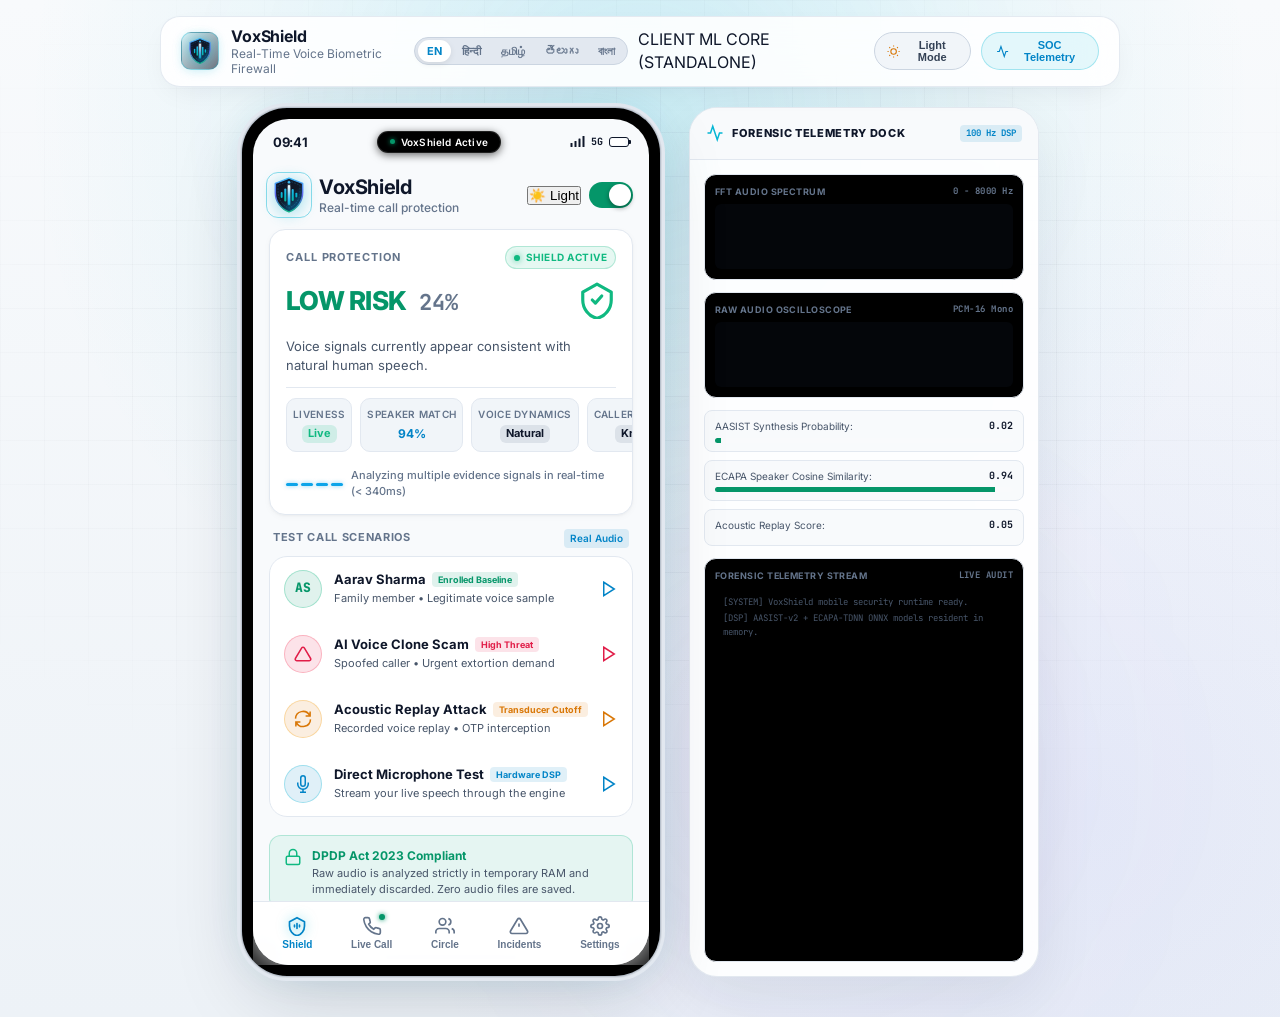
==== commit ba22da7b: "Production cybersecurity UI overhaul: remove v3.4 and biometric subtitle, align title to logo, elimi" ====
--- a/frontend/index.html
+++ b/frontend/index.html
@@ -20,14 +20,11 @@
         <header class="companion-topbar">
             <div class="topbar-brand">
                 <div class="app-icon-shield">
-                    <img src="favicon.svg" alt="VoxShield Icon" width="26" height="26" style="filter: drop-shadow(0 0 6px rgba(6, 182, 212, 0.5));">
+                    <img src="favicon.svg" alt="VoxShield Logo" width="28" height="28" style="filter: drop-shadow(0 0 6px rgba(6, 182, 212, 0.5));">
                 </div>
                 <div class="app-brand-info">
-                    <div class="app-title-row">
-                        <span class="app-name" data-i18n="app_title">VoxShield Mobile</span>
-                        <span class="app-badge">v3.4 Production</span>
-                    </div>
-                    <span class="app-tagline" data-i18n="app_tagline">Real-Time Mobile Voice Biometric Defense</span>
+                    <span class="app-name" data-i18n="app_title">VoxShield</span>
+                    <span class="app-tagline" data-i18n="app_tagline">Real-Time Voice Biometric Firewall</span>
                 </div>
             </div>
 
@@ -93,23 +90,23 @@
                             <!-- Mobile App Header Banner -->
                             <div class="mobile-app-header">
                                 <div class="header-user-row">
-                                    <div style="display: flex; align-items: center; gap: 10px;">
+                                    <div class="mobile-header-brand">
                                         <div class="mobile-brand-shield-wrap">
-                                            <img src="favicon.svg" alt="VoxShield Shield Icon" width="38" height="38" class="mobile-brand-shield-img">
+                                            <img src="favicon.svg" alt="VoxShield Logo" width="36" height="36" class="mobile-brand-shield-img">
                                             <div class="shield-pulse-ring"></div>
                                         </div>
-                                        <div>
-                                            <h1 class="mobile-header-title" data-i18n="header_title">VoxShield Guard</h1>
-                                            <p class="mobile-header-sub" data-i18n="header_sub">Biometric Call Protection is Active</p>
-                                        </div>
-                                    </div>
-                                    <div style="display: flex; align-items: center; gap: 8px;">
-                                        <button id="btn-theme-toggle-mobile" class="mobile-theme-pill-btn" title="Toggle Light/Dark Theme" style="background: var(--card-bg); border: 1px solid var(--border-color); color: var(--text-main); border-radius: 20px; padding: 5px 10px; font-size: 11px; display: flex; align-items: center; gap: 5px; cursor: pointer; box-shadow: 0 1px 3px rgba(0,0,0,0.08); font-family: inherit;">
+                                        <div class="mobile-header-text">
+                                            <h1 class="mobile-header-title" data-i18n="app_title">VoxShield</h1>
+                                            <p class="mobile-header-sub" data-i18n="header_sub">Real-time call protection</p>
+                                        </div>
+                                    </div>
+                                    <div class="mobile-header-actions">
+                                        <button id="btn-theme-toggle-mobile" class="mobile-theme-pill-btn" title="Toggle Light/Dark Theme">
                                             <span class="icon-sun">☀️</span>
                                             <span class="icon-moon" style="display: none;">🌙</span>
-                                            <span id="mobile-theme-text" style="font-weight: 600;">Light</span>
+                                            <span id="mobile-theme-text">Light</span>
                                         </button>
-                                        <div class="protection-switch-ui">
+                                        <div class="protection-switch-ui" title="Call Shield Active">
                                             <div class="ios-switch active">
                                                 <div class="switch-thumb"></div>
                                             </div>
@@ -118,26 +115,77 @@
                                 </div>
                             </div>
 
-                            <!-- Mobile Quick Stats Row -->
-                            <div class="mobile-stats-row">
-                                <div class="mobile-stat-tile">
-                                    <span class="stat-number text-cyan">99.8%</span>
-                                    <span class="stat-caption" data-i18n="stat_clone_acc">Clone Accuracy</span>
-                                </div>
-                                <div class="mobile-stat-tile">
-                                    <span class="stat-number text-emerald">340<small>ms</small></span>
-                                    <span class="stat-caption" data-i18n="stat_latency">Latency Cutoff</span>
-                                </div>
-                                <div class="mobile-stat-tile">
-                                    <span class="stat-number text-amber">DPDP</span>
-                                    <span class="stat-caption" data-i18n="stat_dpdp">Zero Audio Stored</span>
+                            <!-- Production Main Call Protection Card -->
+                            <div class="protection-hero-card">
+                                <div class="protection-hero-header">
+                                    <span class="security-eyebrow">CALL PROTECTION</span>
+                                    <div class="shield-status-indicator">
+                                        <span class="status-live-dot"></span>
+                                        <span class="status-live-label">SHIELD ACTIVE</span>
+                                    </div>
+                                </div>
+
+                                <div class="protection-state-row">
+                                    <div class="risk-state-cluster">
+                                        <span class="risk-state-title text-emerald" id="dash-risk-state">LOW RISK</span>
+                                        <span class="risk-state-score font-mono" id="dash-risk-score">24%</span>
+                                    </div>
+                                    <div class="risk-shield-graphic">
+                                        <svg width="38" height="38" viewBox="0 0 24 24" fill="none" stroke="#10b981" stroke-width="2" stroke-linecap="round" stroke-linejoin="round">
+                                            <path d="M12 2L3 7V12C3 17.5 6.8 22.5 12 23.5C17.2 22.5 21 17.5 21 12V7L12 2Z"></path>
+                                            <path d="M9 12L11 14L15 9.5"></path>
+                                        </svg>
+                                    </div>
+                                </div>
+
+                                <p class="protection-explanation" id="dash-risk-explanation">
+                                    Voice signals currently appear consistent with natural human speech.
+                                </p>
+
+                                <!-- 4 Evidence Signals Grid -->
+                                <div class="evidence-signals-grid">
+                                    <div class="evidence-signal-tile">
+                                        <span class="evidence-label">Liveness</span>
+                                        <div class="evidence-val-row">
+                                            <span class="signal-badge status-emerald" id="dash-signal-liveness">Live</span>
+                                        </div>
+                                    </div>
+                                    <div class="evidence-signal-tile">
+                                        <span class="evidence-label">Speaker Match</span>
+                                        <div class="evidence-val-row">
+                                            <span class="signal-number font-mono text-cyan" id="dash-signal-speaker">94%</span>
+                                        </div>
+                                    </div>
+                                    <div class="evidence-signal-tile">
+                                        <span class="evidence-label">Voice Dynamics</span>
+                                        <div class="evidence-val-row">
+                                            <span class="signal-badge status-slate" id="dash-signal-dynamics">Natural</span>
+                                        </div>
+                                    </div>
+                                    <div class="evidence-signal-tile">
+                                        <span class="evidence-label">Caller History</span>
+                                        <div class="evidence-val-row">
+                                            <span class="signal-badge status-slate" id="dash-signal-history">Known</span>
+                                        </div>
+                                    </div>
+                                </div>
+
+                                <!-- Multi-signal analysis status bar -->
+                                <div class="analysis-status-bar">
+                                    <div class="analysis-pulse-bar">
+                                        <div class="pulse-segment active"></div>
+                                        <div class="pulse-segment active"></div>
+                                        <div class="pulse-segment active"></div>
+                                        <div class="pulse-segment active"></div>
+                                    </div>
+                                    <span class="analysis-status-text">Analyzing multiple evidence signals in real-time (&lt; 340ms)</span>
                                 </div>
                             </div>
 
                             <!-- Call Simulation Launcher List -->
                             <div class="mobile-group-box">
                                 <div class="group-box-header">
-                                    <span class="group-title" data-i18n="test_scenarios_title">TEST CALL SCENARIOS</span>
+                                    <span class="group-title" data-i18n="test_scenarios_title">TEST SCENARIOS</span>
                                     <span class="group-badge" data-i18n="real_audio_badge">Real Audio</span>
                                 </div>
 
@@ -150,7 +198,7 @@
                                                 <span class="item-name" data-i18n="sc_authentic_name">Aarav Sharma</span>
                                                 <span class="item-pill pill-verified" data-i18n="sc_authentic_tag">Enrolled Baseline</span>
                                             </div>
-                                            <span class="item-sub" data-i18n="sc_authentic_sub">Family member • Legitimate voice sample</span>
+                                            <span class="item-sub" data-i18n="sc_authentic_sub">Family member &bull; Legitimate voice sample</span>
                                         </div>
                                         <div class="item-action-icon text-cyan">
                                             <svg width="18" height="18" viewBox="0 0 24 24" fill="none" stroke="currentColor" stroke-width="2"><polygon points="5 3 19 12 5 21 5 3"></polygon></svg>
@@ -167,7 +215,7 @@
                                                 <span class="item-name" data-i18n="sc_deepfake_name">AI Voice Clone Scam</span>
                                                 <span class="item-pill pill-danger" data-i18n="sc_deepfake_tag">High Threat</span>
                                             </div>
-                                            <span class="item-sub" data-i18n="sc_deepfake_sub">Spoofed caller • Urgent extortion demand</span>
+                                            <span class="item-sub" data-i18n="sc_deepfake_sub">Spoofed caller &bull; Urgent extortion demand</span>
                                         </div>
                                         <div class="item-action-icon text-rose">
                                             <svg width="18" height="18" viewBox="0 0 24 24" fill="none" stroke="currentColor" stroke-width="2"><polygon points="5 3 19 12 5 21 5 3"></polygon></svg>
@@ -184,7 +232,7 @@
                                                 <span class="item-name" data-i18n="sc_replay_name">Acoustic Replay Attack</span>
                                                 <span class="item-pill pill-warning" data-i18n="sc_replay_tag">Transducer Cutoff</span>
                                             </div>
-                                            <span class="item-sub" data-i18n="sc_replay_sub">Recorded voice replay • OTP interception</span>
+                                            <span class="item-sub" data-i18n="sc_replay_sub">Recorded voice replay &bull; OTP interception</span>
                                         </div>
                                         <div class="item-action-icon text-amber">
                                             <svg width="18" height="18" viewBox="0 0 24 24" fill="none" stroke="currentColor" stroke-width="2"><polygon points="5 3 19 12 5 21 5 3"></polygon></svg>
@@ -210,14 +258,14 @@
                                 </div>
                             </div>
 
-                            <!-- Mobile Compliance Card -->
+                            <!-- Mobile Compliance & Privacy Notice -->
                             <div class="mobile-privacy-card">
                                 <div class="privacy-card-icon">
                                     <svg width="18" height="18" viewBox="0 0 24 24" fill="none" stroke="#10b981" stroke-width="2"><rect x="3" y="11" width="18" height="11" rx="2" ry="2"></rect><path d="M7 11V7a5 5 0 0 1 10 0v4"></path></svg>
                                 </div>
                                 <div class="privacy-card-text">
                                     <strong data-i18n="dpdp_title">DPDP Act 2023 Compliant</strong>
-                                    <span data-i18n="dpdp_desc">Raw audio is analyzed strictly in temporary RAM and immediately discarded. Zero audio files are saved.</span>
+                                    <span data-i18n="dpdp_desc">Voice analysis results are evidence signals, not absolute fraud determinations. Raw audio is processed temporarily in RAM and discarded.</span>
                                 </div>
                             </div>
                         </section>
--- a/frontend/style.css
+++ b/frontend/style.css
@@ -2265,3 +2265,330 @@
     filter: drop-shadow(0 0 6px rgba(6, 182, 212, 0.6));
     color: var(--cyan);
 }
+
+
+/* =======================================================
+   PRODUCTION CYBERSECURITY UI OVERHAUL (VOXSHIELD)
+   ======================================================= */
+
+/* Topbar Brand Alignment */
+.topbar-brand {
+    display: flex;
+    align-items: center;
+    gap: 12px;
+}
+
+.app-icon-shield {
+    width: 38px;
+    height: 38px;
+    border-radius: 10px;
+    background: linear-gradient(135deg, rgba(6, 182, 212, 0.15), rgba(15, 23, 42, 0.6));
+    border: 1px solid rgba(6, 182, 212, 0.3);
+    display: flex;
+    align-items: center;
+    justify-content: center;
+    box-shadow: 0 2px 10px rgba(6, 182, 212, 0.15);
+    flex-shrink: 0;
+}
+
+.app-brand-info {
+    display: flex;
+    flex-direction: column;
+    justify-content: center;
+    gap: 1px;
+}
+
+.app-name {
+    font-size: 16px;
+    font-weight: 700;
+    color: var(--text-main);
+    letter-spacing: -0.01em;
+    line-height: 1.2;
+}
+
+.app-tagline {
+    font-size: 12px;
+    color: var(--text-dim);
+    font-weight: 400;
+    line-height: 1.2;
+}
+
+/* Mobile Header Layout */
+.mobile-app-header {
+    margin-bottom: 14px;
+}
+
+.header-user-row {
+    display: flex;
+    align-items: center;
+    justify-content: space-between;
+    gap: 12px;
+    width: 100%;
+}
+
+.mobile-header-brand {
+    display: flex;
+    align-items: center;
+    gap: 10px;
+}
+
+.mobile-header-text {
+    display: flex;
+    flex-direction: column;
+    justify-content: center;
+}
+
+.mobile-header-title {
+    font-size: 20px;
+    font-weight: 700;
+    color: var(--text-main);
+    letter-spacing: -0.02em;
+    line-height: 1.2;
+    margin: 0;
+}
+
+.mobile-header-sub {
+    font-size: 12px;
+    color: var(--text-dim);
+    font-weight: 500;
+    margin-top: 2px;
+    line-height: 1.2;
+}
+
+.mobile-header-actions {
+    display: flex;
+    align-items: center;
+    gap: 8px;
+    flex-shrink: 0;
+}
+
+/* Production Call Protection Card */
+.protection-hero-card {
+    background: var(--ios-card);
+    border: 1px solid var(--ios-border);
+    border-radius: 16px;
+    padding: 16px 16px 14px;
+    box-shadow: var(--card-shadow);
+    display: flex;
+    flex-direction: column;
+    gap: 12px;
+    margin-bottom: 14px;
+    position: relative;
+    overflow: hidden;
+    transition: all 0.2s ease;
+}
+
+.protection-hero-header {
+    display: flex;
+    align-items: center;
+    justify-content: space-between;
+}
+
+.security-eyebrow {
+    font-family: var(--font-sans);
+    font-size: 11px;
+    font-weight: 700;
+    letter-spacing: 0.9px;
+    color: var(--text-dim);
+    text-transform: uppercase;
+}
+
+.shield-status-indicator {
+    display: flex;
+    align-items: center;
+    gap: 6px;
+    background: rgba(16, 185, 129, 0.1);
+    border: 1px solid rgba(16, 185, 129, 0.25);
+    padding: 3px 8px;
+    border-radius: 12px;
+}
+
+.status-live-dot {
+    width: 6px;
+    height: 6px;
+    border-radius: 50%;
+    background: #10b981;
+    box-shadow: 0 0 6px rgba(16, 185, 129, 0.8);
+    animation: pulseDot 2s infinite ease-in-out;
+}
+
+@keyframes pulseDot {
+    0%, 100% { opacity: 1; transform: scale(1); }
+    50% { opacity: 0.4; transform: scale(0.85); }
+}
+
+.status-live-label {
+    font-size: 10px;
+    font-weight: 700;
+    color: #10b981;
+    letter-spacing: 0.5px;
+}
+
+.protection-state-row {
+    display: flex;
+    align-items: center;
+    justify-content: space-between;
+    gap: 12px;
+}
+
+.risk-state-cluster {
+    display: flex;
+    align-items: baseline;
+    gap: 12px;
+}
+
+.risk-state-title {
+    font-size: 26px;
+    font-weight: 800;
+    letter-spacing: -0.02em;
+    line-height: 1.1;
+}
+
+.risk-state-score {
+    font-family: var(--font-mono);
+    font-size: 22px;
+    font-weight: 700;
+    color: var(--text-dim);
+}
+
+.protection-explanation {
+    font-size: 13px;
+    line-height: 1.45;
+    color: var(--text-sub);
+    margin: 0;
+}
+
+/* 4 Evidence Signals Grid */
+.evidence-signals-grid {
+    display: grid;
+    grid-template-columns: repeat(4, 1fr);
+    gap: 8px;
+    padding-top: 10px;
+    border-top: 1px solid var(--ios-border);
+}
+
+.evidence-signal-tile {
+    display: flex;
+    flex-direction: column;
+    gap: 4px;
+    background: var(--ios-card-highlight);
+    border: 1px solid var(--ios-border);
+    padding: 8px 6px;
+    border-radius: 10px;
+    text-align: center;
+}
+
+.evidence-label {
+    font-size: 10px;
+    font-weight: 600;
+    color: var(--text-dim);
+    text-transform: uppercase;
+    letter-spacing: 0.3px;
+    white-space: nowrap;
+    overflow: hidden;
+    text-overflow: ellipsis;
+}
+
+.evidence-val-row {
+    display: flex;
+    align-items: center;
+    justify-content: center;
+}
+
+.signal-badge {
+    font-size: 11px;
+    font-weight: 700;
+    padding: 1px 6px;
+    border-radius: 6px;
+}
+
+.signal-badge.status-emerald {
+    background: rgba(16, 185, 129, 0.15);
+    color: #10b981;
+}
+
+.signal-badge.status-slate {
+    background: rgba(100, 116, 139, 0.15);
+    color: var(--text-main);
+}
+
+.signal-number {
+    font-size: 12px;
+    font-weight: 700;
+}
+
+.analysis-status-bar {
+    display: flex;
+    align-items: center;
+    gap: 8px;
+    padding-top: 4px;
+}
+
+.analysis-pulse-bar {
+    display: flex;
+    gap: 3px;
+    align-items: center;
+}
+
+.pulse-segment {
+    width: 12px;
+    height: 3px;
+    background: var(--ios-border);
+    border-radius: 2px;
+}
+
+.pulse-segment.active {
+    background: #0ea5e9;
+    box-shadow: 0 0 4px rgba(14, 165, 233, 0.5);
+}
+
+.analysis-status-text {
+    font-size: 11px;
+    color: var(--text-dim);
+    font-weight: 500;
+}
+
+/* Mobile Viewport Optimization - Remove empty dead space */
+@media (max-width: 768px) {
+    .mobile-layout-container {
+        padding: 0;
+        width: 100%;
+        height: 100vh;
+        height: 100dvh;
+    }
+
+    .mobile-chassis {
+        width: 100%;
+        max-width: 480px;
+        margin: 0 auto;
+        height: 100vh;
+        height: 100dvh;
+        border-radius: 0;
+        padding: 0;
+        box-shadow: none;
+        border: none;
+        display: flex;
+        flex-direction: column;
+    }
+
+    .mobile-screen-wrapper {
+        width: 100%;
+        height: 100%;
+        border-radius: 0;
+        display: flex;
+        flex-direction: column;
+    }
+
+    .mobile-content-area {
+        flex: 1;
+        padding: 12px 16px 20px;
+        display: flex;
+        flex-direction: column;
+        gap: 12px;
+    }
+
+    .mobile-bottom-nav {
+        height: 68px;
+        padding: 6px 12px 10px;
+    }
+}
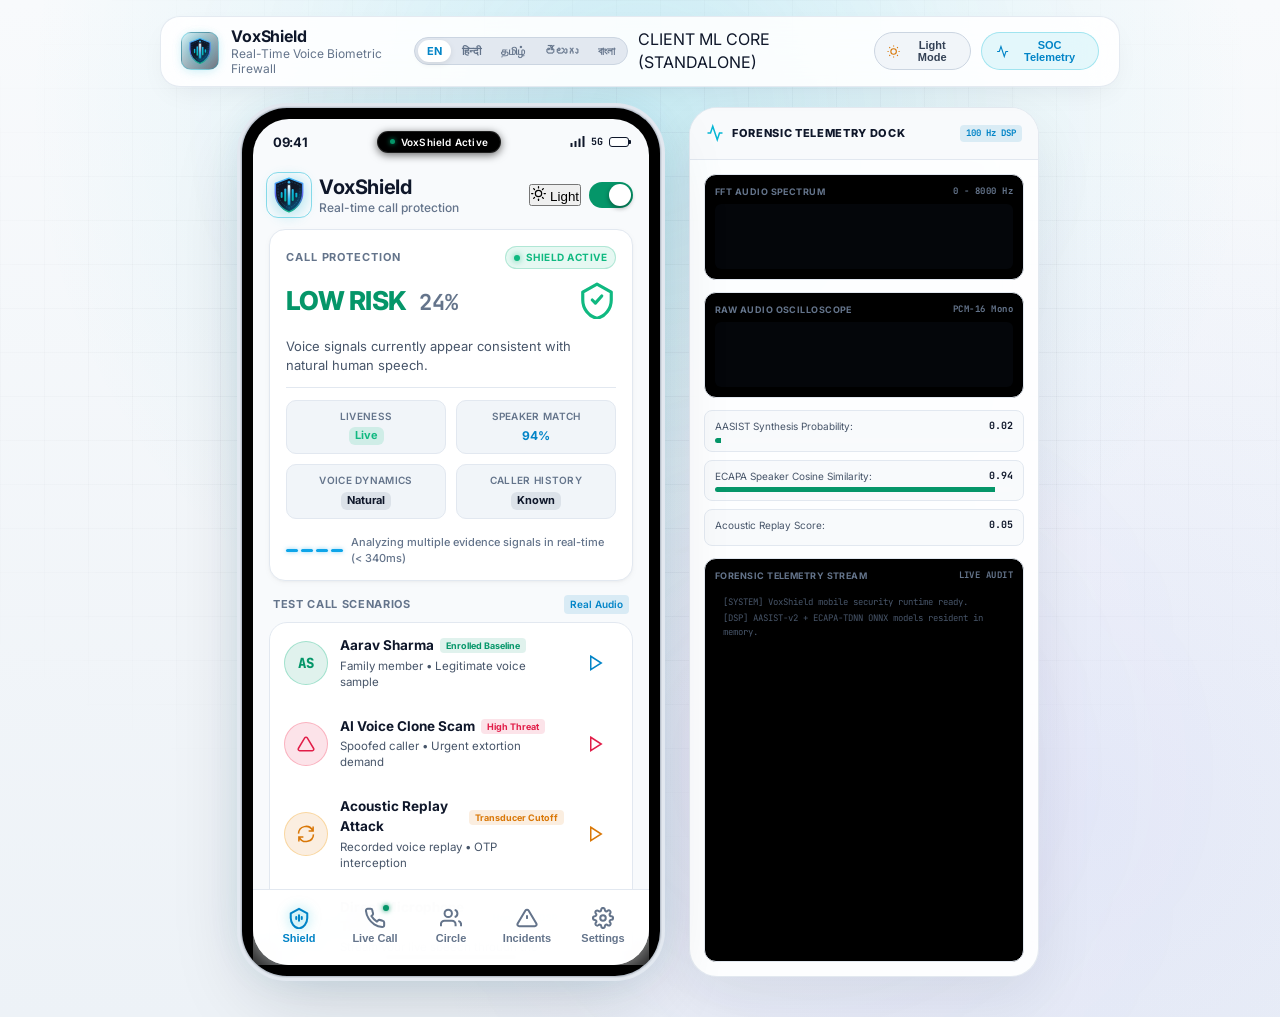
==== commit 3599ce21: "Fix mobile viewport alignment, bottom nav padding, 2x2 evidence grid, smooth scroll, clean theme ico" ====
--- a/frontend/index.html
+++ b/frontend/index.html
@@ -102,8 +102,20 @@
                                     </div>
                                     <div class="mobile-header-actions">
                                         <button id="btn-theme-toggle-mobile" class="mobile-theme-pill-btn" title="Toggle Light/Dark Theme">
-                                            <span class="icon-sun">☀️</span>
-                                            <span class="icon-moon" style="display: none;">🌙</span>
+                                            <svg class="icon-sun" width="15" height="15" viewBox="0 0 24 24" fill="none" stroke="currentColor" stroke-width="2" stroke-linecap="round" stroke-linejoin="round">
+                                                <circle cx="12" cy="12" r="5"></circle>
+                                                <line x1="12" y1="1" x2="12" y2="3"></line>
+                                                <line x1="12" y1="21" x2="12" y2="23"></line>
+                                                <line x1="4.22" y1="4.22" x2="5.64" y2="5.64"></line>
+                                                <line x1="18.36" y1="18.36" x2="19.78" y2="19.78"></line>
+                                                <line x1="1" y1="12" x2="3" y2="12"></line>
+                                                <line x1="21" y1="12" x2="23" y2="12"></line>
+                                                <line x1="4.22" y1="19.78" x2="5.64" y2="18.36"></line>
+                                                <line x1="18.36" y1="5.64" x2="19.78" y2="4.22"></line>
+                                            </svg>
+                                            <svg class="icon-moon" width="15" height="15" viewBox="0 0 24 24" fill="none" stroke="currentColor" stroke-width="2" stroke-linecap="round" stroke-linejoin="round" style="display: none;">
+                                                <path d="M21 12.79A9 9 0 1 1 11.21 3 7 7 0 0 0 21 12.79z"></path>
+                                            </svg>
                                             <span id="mobile-theme-text">Light</span>
                                         </button>
                                         <div class="protection-switch-ui" title="Call Shield Active">
@@ -484,39 +496,39 @@
 
                             <div class="mobile-settings-group">
                                 <span class="settings-group-label" data-i18n="sec_defense">DEFENSE ENGINE</span>
-                                <div class="settings-item-row">
+                                <div class="settings-item-row interactive-setting" id="setting-item-aasist" role="button" tabindex="0" title="Click to view neural threshold specs">
                                     <div class="setting-text">
                                         <span class="setting-title" data-i18n="aasist_title">AASIST-v2 Synthesis Threshold</span>
                                         <span class="setting-desc" data-i18n="aasist_desc">Alert cutoff for phase vocoder anomalies</span>
                                     </div>
                                     <span class="setting-val-tag">0.75 (Strict)</span>
                                 </div>
-                                <div class="settings-item-row">
+                                <div class="settings-item-row interactive-setting" id="setting-item-ecapa" role="button" tabindex="0" title="Click to view speaker verification specs">
                                     <div class="setting-text">
                                         <span class="setting-title" data-i18n="ecapa_title">ECAPA Speaker Verification</span>
                                         <span class="setting-desc" data-i18n="ecapa_desc">Cosine distance required for pass</span>
                                     </div>
                                     <span class="setting-val-tag">0.70 Match</span>
                                 </div>
-                                <div class="settings-item-row">
+                                <div class="settings-item-row interactive-setting" id="setting-item-filter" role="button" tabindex="0" title="Click to toggle acoustic replay filter">
                                     <div class="setting-text">
                                         <span class="setting-title" data-i18n="filter_title">Acoustic Replay Filter</span>
                                         <span class="setting-desc" data-i18n="filter_desc">Detect loudspeaker frequency cutoffs</span>
                                     </div>
-                                    <span class="setting-val-tag">8 kHz Active</span>
+                                    <div class="vox-switch active" id="switch-filter" title="Toggle Replay Filter"></div>
                                 </div>
                             </div>
 
                             <div class="mobile-settings-group">
                                 <span class="settings-group-label" data-i18n="sec_privacy">PRIVACY & COMPLIANCE</span>
-                                <div class="settings-item-row">
+                                <div class="settings-item-row interactive-setting" id="setting-item-retention" role="button" tabindex="0" title="Click to view DPDP Act zero-retention details">
                                     <div class="setting-text">
                                         <span class="setting-title" data-i18n="retention_title">Zero Audio Retention</span>
                                         <span class="setting-desc" data-i18n="retention_desc">DPDP Act 2023 ephemeral RAM buffer</span>
                                     </div>
                                     <span class="status-badge-green">ENFORCED</span>
                                 </div>
-                                <div class="settings-item-row">
+                                <div class="settings-item-row interactive-setting" id="setting-item-purge" role="button" tabindex="0" title="Click to view auto-purge policy">
                                     <div class="setting-text">
                                         <span class="setting-title" data-i18n="purge_title">Log Auto-Purge TTL</span>
                                         <span class="setting-desc" data-i18n="purge_desc">Cryptographic incident metadata expiry</span>
@@ -524,24 +536,25 @@
                                     <span class="setting-val-tag">365 Days</span>
                                 </div>
                             </div>
-                                                    <!-- Group 4: Local Database & Storage -->
+
+                            <!-- Group 4: Local Database & Storage -->
                             <div class="mobile-settings-group">
                                 <span class="settings-group-label">LOCAL DATABASE & STORAGE</span>
-                                <div class="settings-item-row">
+                                <div class="settings-item-row interactive-setting" id="setting-item-storage" role="button" tabindex="0" title="Click to view persistent engine details">
                                     <div class="setting-text">
                                         <span class="setting-title">Persistent Engine</span>
                                         <span class="setting-desc">Browser LocalStorage + AES-256 Vector Vault</span>
                                     </div>
                                     <span class="status-badge-green" id="db-status-badge">CONNECTED</span>
                                 </div>
-                                <div class="settings-item-row">
+                                <div class="settings-item-row interactive-setting" id="setting-item-contacts" role="button" tabindex="0" title="Click to inspect enrolled circle profiles">
                                     <div class="setting-text">
                                         <span class="setting-title">Enrolled Contacts Stored</span>
                                         <span class="setting-desc">Encrypted voiceprint profiles</span>
                                     </div>
                                     <span class="setting-val-tag" id="db-contacts-count">3 Contacts</span>
                                 </div>
-                                <div class="settings-item-row">
+                                <div class="settings-item-row interactive-setting" id="setting-item-incidents" role="button" tabindex="0" title="Click to inspect logged incident stats">
                                     <div class="setting-text">
                                         <span class="setting-title">Forensic Incidents Logged</span>
                                         <span class="setting-desc">Total threats recorded locally</span>
@@ -553,6 +566,18 @@
                                         <button id="btn-clear-incidents" class="btn-secondary" style="flex: 1; padding: 7px 10px; font-size: 11px; cursor: pointer; border-radius: 6px;">Clear Incidents</button>
                                         <button id="btn-reset-db" class="btn-secondary" style="flex: 1; padding: 7px 10px; font-size: 11px; cursor: pointer; border-radius: 6px;">Reset Demo Data</button>
                                     </div>
+                                </div>
+                            </div>
+
+                            <!-- Group 5: System & Architecture -->
+                            <div class="mobile-settings-group">
+                                <span class="settings-group-label">SYSTEM & ARCHITECTURE</span>
+                                <div class="settings-item-row interactive-setting" id="setting-item-about" role="button" tabindex="0" title="Click to view VoxShield architecture and version">
+                                    <div class="setting-text">
+                                        <span class="setting-title">About VoxShield</span>
+                                        <span class="setting-desc">Real-Time Voice Biometric Firewall v3.4</span>
+                                    </div>
+                                    <span class="setting-val-tag">SIH'26</span>
                                 </div>
                             </div>
                         </section>
@@ -775,5 +800,19 @@
     <script src="audio-engine.js"></script>
     <script src="detection-engine.js"></script>
     <script src="app.js"></script>
+
+    <!-- Global Interactive Settings Modal Sheet -->
+    <div id="vox-settings-modal" class="vox-modal-overlay">
+        <div class="vox-modal-sheet">
+            <div class="vox-modal-header">
+                <h3 id="vox-modal-title" class="vox-modal-title">Setting Details</h3>
+                <button id="vox-modal-close" class="vox-modal-close-btn" aria-label="Close modal">&times;</button>
+            </div>
+            <div id="vox-modal-body" class="vox-modal-body">
+                <!-- Content dynamically populated -->
+            </div>
+        </div>
+    </div>
+
 </body>
 </html>
--- a/frontend/style.css
+++ b/frontend/style.css
@@ -336,23 +336,26 @@
     flex: 1;
     overflow-y: auto;
     overflow-x: hidden;
-    padding: 10px 16px 14px;
+    -webkit-overflow-scrolling: touch;
+    overscroll-behavior-y: contain;
+    padding: 10px 16px calc(94px + env(safe-area-inset-bottom, 20px));
     position: relative;
+    box-sizing: border-box;
 }
 
 /* Screen Switcher Visibility */
 .mobile-screen {
     display: none;
-    animation: screenSlideIn 0.22s cubic-bezier(0.16, 1, 0.3, 1) forwards;
+    animation: screenFadeIn 0.16s ease forwards;
 }
 
 .mobile-screen.active {
     display: block;
 }
 
-@keyframes screenSlideIn {
-    from { opacity: 0; transform: translateY(6px); }
-    to { opacity: 1; transform: translateY(0); }
+@keyframes screenFadeIn {
+    from { opacity: 0; }
+    to { opacity: 1; }
 }
 
 /* =======================================================
@@ -505,13 +508,13 @@
 }
 
 .item-avatar {
-    width: 38px;
-    height: 38px;
+    width: 44px;
+    height: 44px;
     border-radius: 50%;
     display: flex;
     align-items: center;
     justify-content: center;
-    font-size: 13px;
+    font-size: 14px;
     font-weight: 800;
     font-family: var(--font-mono);
     margin-right: 12px;
@@ -536,12 +539,10 @@
 }
 
 .item-name {
-    font-size: 13px;
+    font-size: 13.5px;
     font-weight: 700;
     color: var(--text-main);
-    white-space: nowrap;
-    overflow: hidden;
-    text-overflow: ellipsis;
+    word-break: break-word;
 }
 
 .item-pill {
@@ -558,17 +559,24 @@
 .pill-cyan { background: var(--cyan-dim); color: var(--cyan); }
 
 .item-sub {
-    font-size: 11px;
+    font-size: 11.5px;
     color: var(--text-sub);
     display: block;
-    white-space: nowrap;
-    overflow: hidden;
-    text-overflow: ellipsis;
+    line-height: 1.4;
+    word-break: break-word;
 }
 
 .item-action-icon {
-    margin-left: 10px;
-    opacity: 0.8;
+    width: 44px;
+    height: 44px;
+    min-width: 44px;
+    display: flex;
+    align-items: center;
+    justify-content: center;
+    margin-left: 8px;
+    border-radius: 50%;
+    opacity: 0.85;
+    flex-shrink: 0;
 }
 
 /* Mobile Privacy Card */
@@ -1303,7 +1311,7 @@
    NATIVE MOBILE BOTTOM TAB BAR
    ======================================================= */
 .mobile-bottom-nav {
-    height: 64px;
+    height: 76px;
     background: var(--bottom-nav-bg);
     backdrop-filter: blur(20px);
     -webkit-backdrop-filter: blur(20px);
@@ -1311,16 +1319,20 @@
     display: flex;
     align-items: center;
     justify-content: space-around;
-    padding: 0 10px;
+    padding: 6px 8px calc(8px + env(safe-area-inset-bottom, 14px));
     position: absolute;
     bottom: 0;
     left: 0;
     right: 0;
     z-index: 100;
-    transition: all 0.25s ease;
+    box-sizing: border-box;
+    transition: background 0.25s ease, border-color 0.25s ease;
 }
 
 .nav-tab-btn {
+    flex: 1;
+    min-width: 0;
+    min-height: 48px;
     display: flex;
     flex-direction: column;
     align-items: center;
@@ -1329,9 +1341,18 @@
     border: none;
     color: var(--text-dim);
     cursor: pointer;
-    padding: 6px 12px;
+    padding: 4px 2px;
     border-radius: 12px;
     transition: all 0.15s ease;
+    user-select: none;
+    -webkit-tap-highlight-color: transparent;
+}
+
+.nav-tab-btn svg {
+    width: 22px;
+    height: 22px;
+    stroke-width: 2.2;
+    flex-shrink: 0;
 }
 
 .nav-tab-btn:hover {
@@ -1361,9 +1382,11 @@
 }
 
 .tab-caption {
-    font-size: 10px;
+    font-size: 11px;
     font-weight: 600;
     margin-top: 3px;
+    white-space: nowrap;
+    line-height: 1.2;
 }
 
 /* Native iOS Home Indicator Bar */
@@ -2461,9 +2484,9 @@
 /* 4 Evidence Signals Grid */
 .evidence-signals-grid {
     display: grid;
-    grid-template-columns: repeat(4, 1fr);
-    gap: 8px;
-    padding-top: 10px;
+    grid-template-columns: repeat(2, 1fr);
+    gap: 10px;
+    padding-top: 12px;
     border-top: 1px solid var(--ios-border);
 }
 
@@ -2581,14 +2604,301 @@
 
     .mobile-content-area {
         flex: 1;
-        padding: 12px 16px 20px;
-        display: flex;
-        flex-direction: column;
-        gap: 12px;
+        padding: 12px 16px calc(96px + env(safe-area-inset-bottom, 24px));
     }
 
     .mobile-bottom-nav {
-        height: 68px;
-        padding: 6px 12px 10px;
+        height: 76px;
+        padding: 6px 8px calc(8px + env(safe-area-inset-bottom, 14px));
     }
 }
+
+/* =======================================================
+   SETTINGS MODAL SHEETS & INTERACTIVE SWITCHES
+   ======================================================= */
+.settings-item-row {
+    cursor: pointer;
+    transition: background 0.15s ease;
+    user-select: none;
+    -webkit-tap-highlight-color: transparent;
+}
+.settings-item-row:hover, .settings-item-row:active {
+    background: var(--ios-card-highlight);
+}
+
+.vox-switch {
+    width: 46px;
+    height: 26px;
+    background: rgba(100, 116, 139, 0.35);
+    border-radius: 13px;
+    position: relative;
+    cursor: pointer;
+    transition: background 0.2s ease;
+    flex-shrink: 0;
+}
+.vox-switch::after {
+    content: '';
+    position: absolute;
+    top: 3px;
+    left: 3px;
+    width: 20px;
+    height: 20px;
+    border-radius: 50%;
+    background: #ffffff;
+    box-shadow: 0 1px 4px rgba(0, 0, 0, 0.3);
+    transition: transform 0.2s cubic-bezier(0.16, 1, 0.3, 1);
+}
+.vox-switch.active {
+    background: var(--emerald);
+}
+.vox-switch.active::after {
+    transform: translateX(20px);
+}
+
+.vox-modal-overlay {
+    position: fixed;
+    top: 0;
+    left: 0;
+    right: 0;
+    bottom: 0;
+    background: rgba(0, 0, 0, 0.68);
+    backdrop-filter: blur(8px);
+    -webkit-backdrop-filter: blur(8px);
+    z-index: 9999;
+    display: flex;
+    align-items: flex-end;
+    justify-content: center;
+    opacity: 0;
+    pointer-events: none;
+    transition: opacity 0.2s ease;
+}
+.vox-modal-overlay.open {
+    opacity: 1;
+    pointer-events: auto;
+}
+.vox-modal-sheet {
+    background: var(--ios-bg);
+    border: 1px solid var(--ios-border);
+    border-radius: 20px 20px 0 0;
+    width: 100%;
+    max-width: 460px;
+    max-height: 82vh;
+    padding: 18px 20px calc(24px + env(safe-area-inset-bottom, 20px));
+    box-shadow: 0 -10px 40px rgba(0, 0, 0, 0.6);
+    transform: translateY(100%);
+    transition: transform 0.25s cubic-bezier(0.16, 1, 0.3, 1);
+    display: flex;
+    flex-direction: column;
+    overflow: hidden;
+    box-sizing: border-box;
+}
+.vox-modal-overlay.open .vox-modal-sheet {
+    transform: translateY(0);
+}
+.vox-modal-header {
+    display: flex;
+    align-items: center;
+    justify-content: space-between;
+    margin-bottom: 14px;
+    padding-bottom: 10px;
+    border-bottom: 1px solid var(--ios-border);
+    flex-shrink: 0;
+}
+.vox-modal-title {
+    font-size: 16px;
+    font-weight: 800;
+    color: var(--text-main);
+    letter-spacing: -0.01em;
+}
+.vox-modal-close-btn {
+    background: var(--ios-card-highlight);
+    border: 1px solid var(--ios-border);
+    color: var(--text-dim);
+    width: 32px;
+    height: 32px;
+    border-radius: 50%;
+    display: flex;
+    align-items: center;
+    justify-content: center;
+    cursor: pointer;
+    font-size: 18px;
+    line-height: 1;
+    transition: all 0.15s ease;
+}
+.vox-modal-close-btn:hover {
+    color: var(--text-main);
+    background: rgba(255, 255, 255, 0.15);
+}
+.vox-modal-body {
+    overflow-y: auto;
+    font-size: 13px;
+    line-height: 1.55;
+    color: var(--text-sub);
+    padding-right: 4px;
+}
+.vox-modal-body p {
+    margin-bottom: 12px;
+}
+.vox-modal-body strong {
+    color: var(--text-main);
+}
+.vox-modal-body .modal-stat-grid {
+    display: grid;
+    grid-template-columns: 1fr 1fr;
+    gap: 10px;
+    margin: 14px 0;
+}
+.vox-modal-body .modal-stat-box {
+    background: var(--ios-card);
+    border: 1px solid var(--ios-border);
+    border-radius: 10px;
+    padding: 10px;
+    text-align: center;
+}
+.vox-modal-body .modal-stat-val {
+    font-size: 15px;
+    font-weight: 800;
+    color: var(--cyan);
+}
+.vox-modal-body .modal-stat-lbl {
+    font-size: 10px;
+    color: var(--text-dim);
+    text-transform: uppercase;
+    letter-spacing: 0.5px;
+    margin-top: 3px;
+}
+
+/* Enhanced Transcript Styling */
+.transcript-scroll-area {
+    max-height: 180px;
+    min-height: 110px;
+    overflow-y: auto;
+    overflow-x: hidden;
+    -webkit-overflow-scrolling: touch;
+    overscroll-behavior-y: contain;
+    padding: 6px 2px;
+    display: flex;
+    flex-direction: column;
+    gap: 8px;
+}
+.transcript-msg {
+    font-size: 12.5px;
+    line-height: 1.45;
+    padding: 7px 10px;
+    border-radius: 8px;
+    word-break: break-word;
+}
+.transcript-msg.caller-line {
+    background: rgba(255, 255, 255, 0.04);
+    border-left: 3px solid var(--cyan);
+}
+.transcript-msg.user-line {
+    background: rgba(16, 185, 129, 0.07);
+    border-left: 3px solid var(--emerald);
+}
+.transcript-msg.system-note {
+    background: rgba(100, 116, 139, 0.08);
+    font-style: italic;
+    color: var(--text-dim);
+    font-size: 11px;
+}
+.transcript-speaker-tag {
+    display: inline-block;
+    font-size: 9.5px;
+    font-weight: 800;
+    text-transform: uppercase;
+    letter-spacing: 0.5px;
+    padding: 1px 5px;
+    border-radius: 4px;
+    margin-right: 6px;
+}
+.tag-caller {
+    background: rgba(6, 182, 212, 0.2);
+    color: var(--cyan);
+}
+.tag-user {
+    background: rgba(16, 185, 129, 0.2);
+    color: var(--emerald);
+}
+.transcript-timestamp {
+    font-size: 10px;
+    color: var(--text-dim);
+    float: right;
+    margin-left: 8px;
+    font-family: var(--font-mono);
+}
+
+/* Light Mode Contrast Fixes */
+body.mobile-app-theme:not(.dark-mode-active) .banner-safe,
+body.mobile-app-theme:not(.dark-mode-active) .banner-green {
+    background: #ecfdf5 !important;
+    border: 1.5px solid #059669 !important;
+    color: #065f46 !important;
+}
+body.mobile-app-theme:not(.dark-mode-active) .banner-safe .decision-title,
+body.mobile-app-theme:not(.dark-mode-active) .banner-green .decision-title {
+    color: #065f46 !important;
+    font-weight: 800;
+}
+body.mobile-app-theme:not(.dark-mode-active) .banner-safe .decision-desc,
+body.mobile-app-theme:not(.dark-mode-active) .banner-green .decision-desc {
+    color: #047857 !important;
+}
+body.mobile-app-theme:not(.dark-mode-active) .banner-warning,
+body.mobile-app-theme:not(.dark-mode-active) .banner-yellow {
+    background: #fffbeb !important;
+    border: 1.5px solid #d97706 !important;
+    color: #92400e !important;
+}
+body.mobile-app-theme:not(.dark-mode-active) .banner-warning .decision-title,
+body.mobile-app-theme:not(.dark-mode-active) .banner-yellow .decision-title {
+    color: #92400e !important;
+    font-weight: 800;
+}
+body.mobile-app-theme:not(.dark-mode-active) .banner-warning .decision-desc,
+body.mobile-app-theme:not(.dark-mode-active) .banner-yellow .decision-desc {
+    color: #b45309 !important;
+}
+body.mobile-app-theme:not(.dark-mode-active) .banner-danger,
+body.mobile-app-theme:not(.dark-mode-active) .banner-red {
+    background: #fef2f2 !important;
+    border: 1.5px solid #e11d48 !important;
+    color: #9f1239 !important;
+}
+body.mobile-app-theme:not(.dark-mode-active) .banner-danger .decision-title,
+body.mobile-app-theme:not(.dark-mode-active) .banner-red .decision-title {
+    color: #9f1239 !important;
+    font-weight: 800;
+}
+body.mobile-app-theme:not(.dark-mode-active) .banner-danger .decision-desc,
+body.mobile-app-theme:not(.dark-mode-active) .banner-red .decision-desc {
+    color: #be123c !important;
+}
+body.mobile-app-theme:not(.dark-mode-active) .transcript-msg.caller-line {
+    background: #f8fafc;
+    border-left: 3px solid #0284c7;
+    color: #0f172a;
+}
+body.mobile-app-theme:not(.dark-mode-active) .transcript-msg.user-line {
+    background: #f0fdf4;
+    border-left: 3px solid #059669;
+    color: #0f172a;
+}
+body.mobile-app-theme:not(.dark-mode-active) .transcript-msg.system-note {
+    background: #f1f5f9;
+    color: #475569;
+}
+body.mobile-app-theme:not(.dark-mode-active) .vox-modal-sheet {
+    background: #ffffff;
+    border-color: #cbd5e1;
+}
+body.mobile-app-theme:not(.dark-mode-active) .vox-modal-title {
+    color: #0f172a;
+}
+body.mobile-app-theme:not(.dark-mode-active) .vox-modal-body {
+    color: #334155;
+}
+body.mobile-app-theme:not(.dark-mode-active) .vox-modal-body .modal-stat-box {
+    background: #f8fafc;
+    border-color: #e2e8f0;
+}
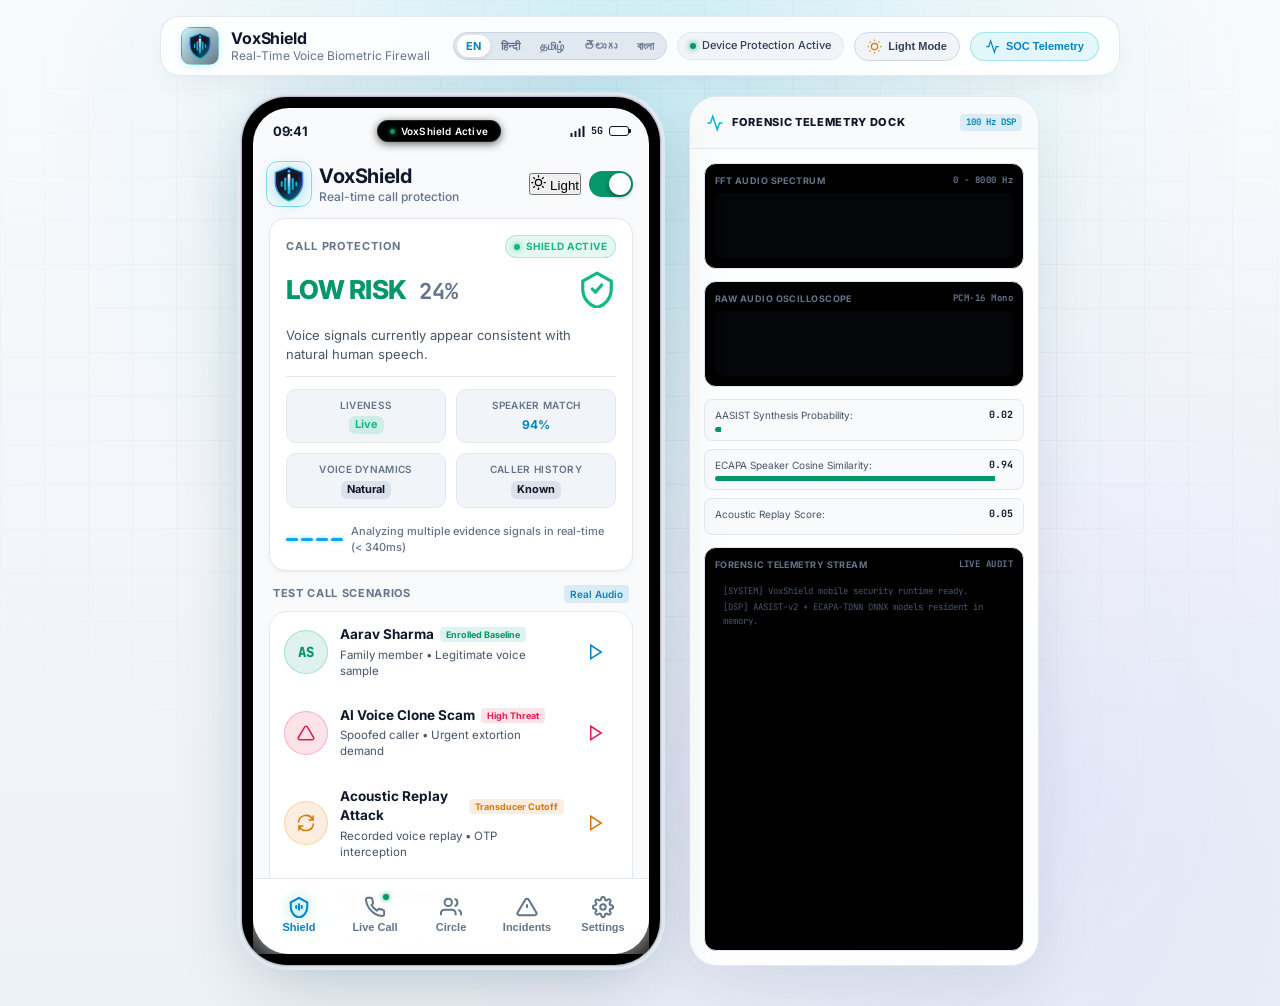
==== commit 640225be: "Implement automatic multi-language detection (Hindi, Tamil, Telugu, English) and real-time English t" ====
--- a/frontend/index.html
+++ b/frontend/index.html
@@ -338,27 +338,39 @@
                                     </div>
                                 </div>
 
-                                <!-- Five Live Defense Vectors Inset Deck -->
-                                <div class="mobile-defense-grid">
+                                <!-- Five Live Defense Vectors Inset Deck (Sections 1-6) -->
+                                <div class="mobile-defense-grid status-grid">
                                     <div class="defense-card">
                                         <span class="defense-label" data-i18n="call_status">CALL STATUS</span>
-                                        <div id="indicator-call-status" class="indicator-val status-gray">IDLE / READY</div>
+                                        <div id="indicator-call-status" class="indicator-val status-value status-gray single-metric">
+                                            <span class="status-badge-text">IDLE / READY</span>
+                                        </div>
                                     </div>
                                     <div class="defense-card">
                                         <span class="defense-label" data-i18n="synthesis">SYNTHESIS (AASIST)</span>
-                                        <div id="indicator-authenticity" class="indicator-val status-gray">NOMINAL</div>
+                                        <div id="indicator-authenticity" class="indicator-val status-value status-gray">
+                                            <span class="status-badge-text">NOMINAL</span>
+                                            <span class="status-badge-pct"></span>
+                                        </div>
                                     </div>
                                     <div class="defense-card">
                                         <span class="defense-label" data-i18n="speaker">SPEAKER (ECAPA)</span>
-                                        <div id="indicator-speaker" class="indicator-val status-gray">UNVERIFIED</div>
+                                        <div id="indicator-speaker" class="indicator-val status-value status-gray">
+                                            <span class="status-badge-text">UNVERIFIED</span>
+                                            <span class="status-badge-pct"></span>
+                                        </div>
                                     </div>
                                     <div class="defense-card">
                                         <span class="defense-label" data-i18n="replay">REPLAY DETECT</span>
-                                        <div id="indicator-replay" class="indicator-val status-gray">NOMINAL</div>
+                                        <div id="indicator-replay" class="indicator-val status-value status-gray single-metric">
+                                            <span class="status-badge-text">NOMINAL</span>
+                                        </div>
                                     </div>
                                     <div class="defense-card full-span">
                                         <span class="defense-label" data-i18n="semantic_vector">SEMANTIC COERCION VECTOR</span>
-                                        <div id="indicator-context" class="indicator-val status-gray">NEUTRAL</div>
+                                        <div id="indicator-context" class="indicator-val status-value status-gray single-metric">
+                                            <span class="status-badge-text">NEUTRAL</span>
+                                        </div>
                                     </div>
                                 </div>
 
@@ -377,10 +389,74 @@
                                 <div class="mobile-transcript-card">
                                     <div class="transcript-head">
                                         <span class="transcript-title">LIVE SPEECH TRANSCRIPT</span>
-                                        <span class="transcript-tag">RAM Only</span>
-                                    </div>
+                                        <div style="display: flex; gap: 6px; align-items: center;">
+                                            <button id="btn-toggle-audio-debug" class="btn-secondary" style="font-size: 9px; padding: 2px 7px; border-radius: 4px; border: 1px solid var(--ios-border); cursor: pointer;" title="Toggle live audio & STT diagnostics">Audio Diagnostics</button>
+                                            <span class="transcript-tag">RAM Only</span>
+                                        </div>
+                                    </div>
+
+                                    <!-- Automatic Multi-Language Detection Header (Zero Manual Selection) -->
+                                    <div class="transcript-auto-lang-indicator">
+                                        <span class="transcript-auto-dot animate-pulse"></span>
+                                        <span class="transcript-auto-text">● AUTOMATIC LANGUAGE DETECTION</span>
+                                    </div>
+
                                     <div id="transcript-stream" class="transcript-scroll-area">
                                         <div class="transcript-empty" data-i18n="transcript_empty">Audio idle. Voice transcription streams here in real-time.</div>
+                                    </div>
+                                </div>
+
+                                <!-- Audio Diagnostics & Debug Panel (Section 11 & 25) -->
+                                <div id="audio-debug-panel" class="audio-debug-panel">
+                                    <div class="audio-debug-header">
+                                        <span>AUDIO &amp; SPEECH DIAGNOSTICS</span>
+                                        <span id="audio-debug-mic-indicator" class="debug-metric-val ok">MIC IDLE</span>
+                                    </div>
+                                    <div class="audio-debug-grid">
+                                        <div class="debug-metric-row">
+                                            <span class="debug-metric-label">Permission:</span>
+                                            <span id="dbg-perm" class="debug-metric-val">prompt</span>
+                                        </div>
+                                        <div class="debug-metric-row">
+                                            <span class="debug-metric-label">Stream:</span>
+                                            <span id="dbg-stream" class="debug-metric-val">idle</span>
+                                        </div>
+                                        <div class="debug-metric-row">
+                                            <span class="debug-metric-label">Track:</span>
+                                            <span id="dbg-track" class="debug-metric-val">none</span>
+                                        </div>
+                                        <div class="debug-metric-row">
+                                            <span class="debug-metric-label">AudioContext:</span>
+                                            <span id="dbg-ctx" class="debug-metric-val">suspended</span>
+                                        </div>
+                                        <div class="debug-metric-row">
+                                            <span class="debug-metric-label">Audio Frames:</span>
+                                            <span id="dbg-frames" class="debug-metric-val">0</span>
+                                        </div>
+                                        <div class="debug-metric-row">
+                                            <span class="debug-metric-label">Speech Rec:</span>
+                                            <span id="dbg-rec" class="debug-metric-val">idle</span>
+                                        </div>
+                                        <div class="debug-metric-row">
+                                            <span class="debug-metric-label">Transcript Events:</span>
+                                            <span id="dbg-events" class="debug-metric-val">0</span>
+                                        </div>
+                                        <div class="debug-metric-row">
+                                            <span class="debug-metric-label">Detected Language:</span>
+                                            <span id="dbg-detected-lang" class="debug-metric-val">Auto (listening)</span>
+                                        </div>
+                                        <div class="debug-metric-row">
+                                            <span class="debug-metric-label">Detection Confidence:</span>
+                                            <span id="dbg-detected-conf" class="debug-metric-val">--</span>
+                                        </div>
+                                        <div class="debug-metric-row">
+                                            <span class="debug-metric-label">Speech Recognition:</span>
+                                            <span id="dbg-stt-status" class="debug-metric-val">Active</span>
+                                        </div>
+                                        <div class="debug-metric-row">
+                                            <span class="debug-metric-label">Translation:</span>
+                                            <span id="dbg-translation-status" class="debug-metric-val">Active (Natural En)</span>
+                                        </div>
                                     </div>
                                 </div>
 
@@ -572,6 +648,13 @@
                             <!-- Group 5: System & Architecture -->
                             <div class="mobile-settings-group">
                                 <span class="settings-group-label">SYSTEM & ARCHITECTURE</span>
+                                <div class="settings-item-row interactive-setting" id="setting-item-audio-debug" role="button" tabindex="0" title="Click to open Audio & Speech Diagnostics">
+                                    <div class="setting-text">
+                                        <span class="setting-title">Audio &amp; Speech Diagnostics</span>
+                                        <span class="setting-desc">Inspect real-time microphone stream, Web Audio API, and STT state</span>
+                                    </div>
+                                    <span class="setting-val-tag">TELEMETRY</span>
+                                </div>
                                 <div class="settings-item-row interactive-setting" id="setting-item-about" role="button" tabindex="0" title="Click to view VoxShield architecture and version">
                                     <div class="setting-text">
                                         <span class="setting-title">About VoxShield</span>
--- a/frontend/style.css
+++ b/frontend/style.css
@@ -817,21 +817,31 @@
     display: block;
 }
 
-/* 5 Defense Vectors Inset Deck */
+/* 5 Defense Vectors Inset Deck - Responsive, Flexible, No Clipping (Sections 1-6) */
+.status-grid,
 .mobile-defense-grid {
     display: grid;
-    grid-template-columns: 1fr 1fr;
-    gap: 8px;
+    grid-template-columns: repeat(2, minmax(0, 1fr));
+    gap: 10px;
+    width: 100%;
+    max-width: 100%;
+    min-width: 0;
+    box-sizing: border-box;
 }
 
 .defense-card {
     background: var(--ios-card);
     border: 1px solid var(--ios-border);
     border-radius: 10px;
-    padding: 8px 10px;
+    padding: 9px 12px;
     display: flex;
     flex-direction: column;
     justify-content: space-between;
+    width: 100%;
+    max-width: 100%;
+    min-width: 0;
+    box-sizing: border-box;
+    overflow: visible;
 }
 
 .defense-card.full-span {
@@ -839,23 +849,69 @@
 }
 
 .defense-label {
-    font-size: 9px;
+    font-size: 10px;
     font-weight: 700;
     color: var(--text-dim);
-    letter-spacing: 0.04em;
-    margin-bottom: 4px;
-}
-
+    letter-spacing: 0.05em;
+    margin-bottom: 6px;
+    white-space: normal;
+    word-break: break-word;
+    text-transform: uppercase;
+}
+
+.status-value,
 .indicator-val {
+    width: 100%;
+    max-width: 100%;
+    min-width: 0;
+    box-sizing: border-box;
     font-size: 11px;
     font-weight: 700;
     font-family: var(--font-mono);
-    padding: 3px 6px;
-    border-radius: 4px;
+    padding: 6px 8px;
+    border-radius: 6px;
+    white-space: normal;
+    overflow-wrap: anywhere;
+    word-break: break-word;
+    display: flex;
+    align-items: center;
+    justify-content: space-between;
+    flex-wrap: wrap;
+    gap: 4px 8px;
+    text-align: left;
+    box-shadow: 0 1px 2px rgba(0, 0, 0, 0.05);
+}
+
+.status-value .status-badge-text,
+.indicator-val .status-badge-text {
+    flex: 1 1 auto;
+    min-width: 0;
+    white-space: normal;
+    word-break: break-word;
+    overflow-wrap: anywhere;
+    text-align: left;
+    line-height: 1.3;
+}
+
+.status-value .status-badge-pct,
+.indicator-val .status-badge-pct {
+    flex: 0 0 auto;
+    font-weight: 800;
+    font-family: var(--font-mono);
+    text-align: right;
+    white-space: nowrap;
+    line-height: 1.3;
+}
+
+.status-value.single-metric,
+.indicator-val.single-metric {
+    justify-content: center;
     text-align: center;
-    white-space: nowrap;
-    overflow: hidden;
-    text-overflow: ellipsis;
+}
+
+.status-value.single-metric .status-badge-text,
+.indicator-val.single-metric .status-badge-text {
+    text-align: center;
 }
 
 .status-gray { background: rgba(255, 255, 255, 0.06); color: var(--text-sub); }
@@ -952,15 +1008,25 @@
 }
 
 .transcript-scroll-area {
-    background: #000000;
-    border-radius: 8px;
-    padding: 8px 10px;
-    min-height: 52px;
-    max-height: 80px;
+    background: rgba(0, 0, 0, 0.25);
+    border-radius: 10px;
+    padding: 10px 12px;
+    min-height: 180px;
+    max-height: 45vh;
     overflow-y: auto;
-    font-size: 11px;
+    overflow-x: hidden;
+    -webkit-overflow-scrolling: touch;
+    overscroll-behavior-y: contain;
+    font-size: 12.5px;
     color: #e2e8f0;
-    line-height: 1.4;
+    line-height: 1.45;
+    width: 100%;
+    max-width: 100%;
+    min-width: 0;
+    box-sizing: border-box;
+    display: flex;
+    flex-direction: column;
+    gap: 8px;
 }
 
 .transcript-empty {
@@ -1499,14 +1565,38 @@
     border: 1px solid var(--ios-border);
     border-radius: 8px;
     padding: 8px 10px;
+    width: 100%;
+    max-width: 100%;
+    min-width: 0;
+    box-sizing: border-box;
 }
 
 .metric-head {
     display: flex;
     justify-content: space-between;
+    align-items: center;
+    flex-wrap: wrap;
+    gap: 4px 8px;
     font-size: 10px;
     color: var(--text-sub);
     margin-bottom: 4px;
+    width: 100%;
+    max-width: 100%;
+    min-width: 0;
+    box-sizing: border-box;
+}
+
+.metric-head > span:first-child {
+    flex: 1 1 auto;
+    min-width: 0;
+    white-space: normal;
+    word-break: break-word;
+    overflow-wrap: anywhere;
+}
+
+.metric-head > .mono-score {
+    flex: 0 0 auto;
+    white-space: nowrap;
 }
 
 .mono-score {
@@ -2768,10 +2858,15 @@
     margin-top: 3px;
 }
 
-/* Enhanced Transcript Styling */
+/* Enhanced Transcript Styling (Sections 18-20) */
+.transcript,
 .transcript-scroll-area {
-    max-height: 180px;
-    min-height: 110px;
+    min-height: 180px;
+    max-height: 45vh;
+    width: 100%;
+    max-width: 100%;
+    min-width: 0;
+    box-sizing: border-box;
     overflow-y: auto;
     overflow-x: hidden;
     -webkit-overflow-scrolling: touch;
@@ -2781,13 +2876,79 @@
     flex-direction: column;
     gap: 8px;
 }
-.transcript-msg {
+.transcript-msg,
+.transcript-message {
+    width: 100%;
+    max-width: 100%;
+    min-width: 0;
+    box-sizing: border-box;
+    overflow-wrap: anywhere;
+    word-break: break-word;
     font-size: 12.5px;
     line-height: 1.45;
     padding: 7px 10px;
     border-radius: 8px;
+    display: flex;
+    flex-direction: column;
+    gap: 4px;
+}
+
+/* Automatic Language Detection Indicator (Section 1 & 20) */
+.transcript-auto-lang-indicator {
+    display: flex;
+    align-items: center;
+    gap: 7px;
+    padding: 5px 10px;
+    margin-bottom: 8px;
+    border-radius: 6px;
+    background: rgba(16, 185, 129, 0.08);
+    border: 1px solid rgba(16, 185, 129, 0.22);
+    box-sizing: border-box;
+}
+
+.transcript-auto-dot {
+    width: 6px;
+    height: 6px;
+    border-radius: 50%;
+    background: #10b981;
+    box-shadow: 0 0 7px rgba(16, 185, 129, 0.85);
+    flex-shrink: 0;
+}
+
+.transcript-auto-text {
+    font-size: 10px;
+    font-weight: 700;
+    color: #10b981;
+    letter-spacing: 0.06em;
+    text-transform: uppercase;
+}
+
+.transcript-msg-header {
+    display: flex;
+    align-items: center;
+    gap: 6px;
+    flex-wrap: wrap;
+}
+
+.transcript-lang-badge {
+    font-size: 9px;
+    font-weight: 700;
+    letter-spacing: 0.4px;
+    padding: 1px 5px;
+    border-radius: 3px;
+    background: rgba(6, 182, 212, 0.12);
+    color: var(--cyan);
+    border: 1px solid rgba(6, 182, 212, 0.25);
+    line-height: 1.2;
+}
+
+.transcript-msg-body {
+    font-size: 12.5px;
+    line-height: 1.45;
     word-break: break-word;
-}
+    overflow-wrap: anywhere;
+}
+
 .transcript-msg.caller-line {
     background: rgba(255, 255, 255, 0.04);
     border-left: 3px solid var(--cyan);
@@ -2810,7 +2971,7 @@
     letter-spacing: 0.5px;
     padding: 1px 5px;
     border-radius: 4px;
-    margin-right: 6px;
+    margin-right: 2px;
 }
 .tag-caller {
     background: rgba(6, 182, 212, 0.2);
@@ -2902,3 +3063,84 @@
     background: #f8fafc;
     border-color: #e2e8f0;
 }
+
+/* Responsive Status Grid on Narrow Mobile Screens */
+@media (max-width: 480px) {
+    .mobile-defense-grid {
+        grid-template-columns: repeat(2, minmax(0, 1fr));
+        gap: 8px;
+    }
+}
+@media (max-width: 340px) {
+    .mobile-defense-grid {
+        grid-template-columns: 1fr;
+    }
+    .defense-card.full-span {
+        grid-column: span 1;
+    }
+}
+
+/* Audio Diagnostics & Live Telemetry Debug Panel */
+.audio-debug-panel {
+    background: rgba(15, 23, 42, 0.94);
+    border: 1px solid rgba(6, 182, 212, 0.4);
+    border-radius: 12px;
+    padding: 12px 14px;
+    margin-top: 10px;
+    font-size: 11px;
+    font-family: var(--font-mono);
+    color: #cbd5e1;
+    display: none;
+    box-sizing: border-box;
+    width: 100%;
+}
+.audio-debug-panel.active {
+    display: block;
+}
+.audio-debug-header {
+    display: flex;
+    justify-content: space-between;
+    align-items: center;
+    border-bottom: 1px solid rgba(255, 255, 255, 0.1);
+    padding-bottom: 6px;
+    margin-bottom: 8px;
+    font-weight: 800;
+    color: var(--cyan);
+}
+.audio-debug-grid {
+    display: grid;
+    grid-template-columns: 1fr 1fr;
+    gap: 6px 12px;
+}
+.debug-metric-row {
+    display: flex;
+    justify-content: space-between;
+    padding: 3px 0;
+    border-bottom: 1px dashed rgba(255, 255, 255, 0.06);
+}
+.debug-metric-label {
+    color: var(--text-dim);
+}
+.debug-metric-val {
+    font-weight: 700;
+    color: #f8fafc;
+}
+.debug-metric-val.ok { color: var(--emerald); }
+.debug-metric-val.warn { color: var(--amber); }
+.debug-metric-val.err { color: var(--rose); }
+
+.transcript-msg.interim-line {
+    opacity: 0.88;
+    border-style: dashed;
+    animation: interimPulse 1.4s ease-in-out infinite alternate;
+}
+@keyframes interimPulse {
+    from { opacity: 0.65; }
+    to { opacity: 1; }
+}
+.transcript-typing-dot {
+    display: inline-block;
+    color: var(--cyan);
+    font-weight: 800;
+    margin-left: 4px;
+}
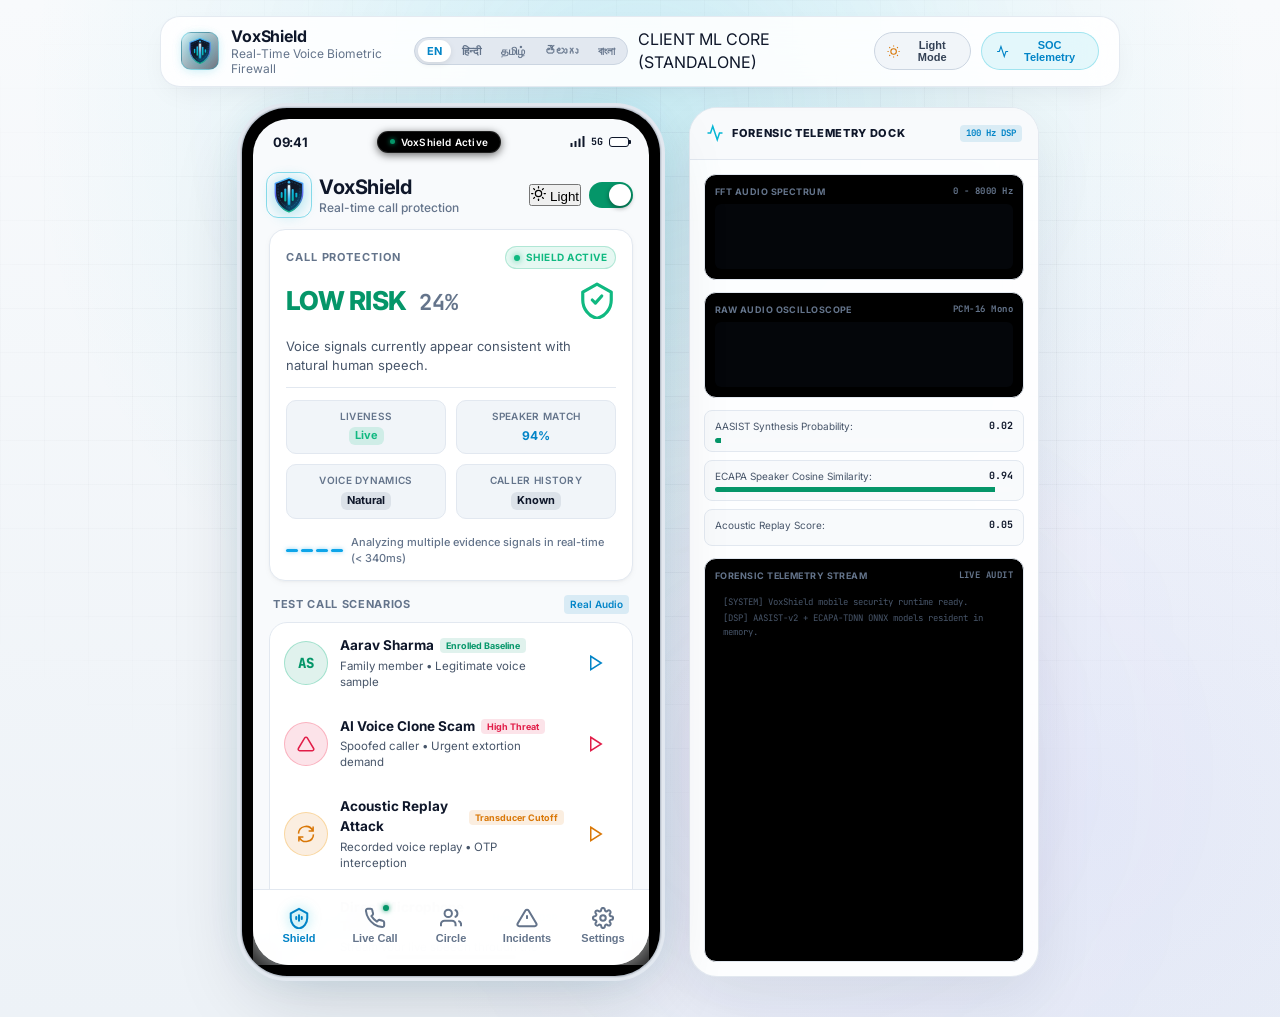
==== commit 9b1be98f: "Implement Latin/English-letter transliteration (Roman Hindi, Tamil, Telugu) without English translat" ====
--- a/frontend/index.html
+++ b/frontend/index.html
@@ -454,7 +454,7 @@
                                             <span id="dbg-stt-status" class="debug-metric-val">Active</span>
                                         </div>
                                         <div class="debug-metric-row">
-                                            <span class="debug-metric-label">Translation:</span>
+                                            <span class="debug-metric-label">Transliteration:</span>
                                             <span id="dbg-translation-status" class="debug-metric-val">Active (Natural En)</span>
                                         </div>
                                     </div>
